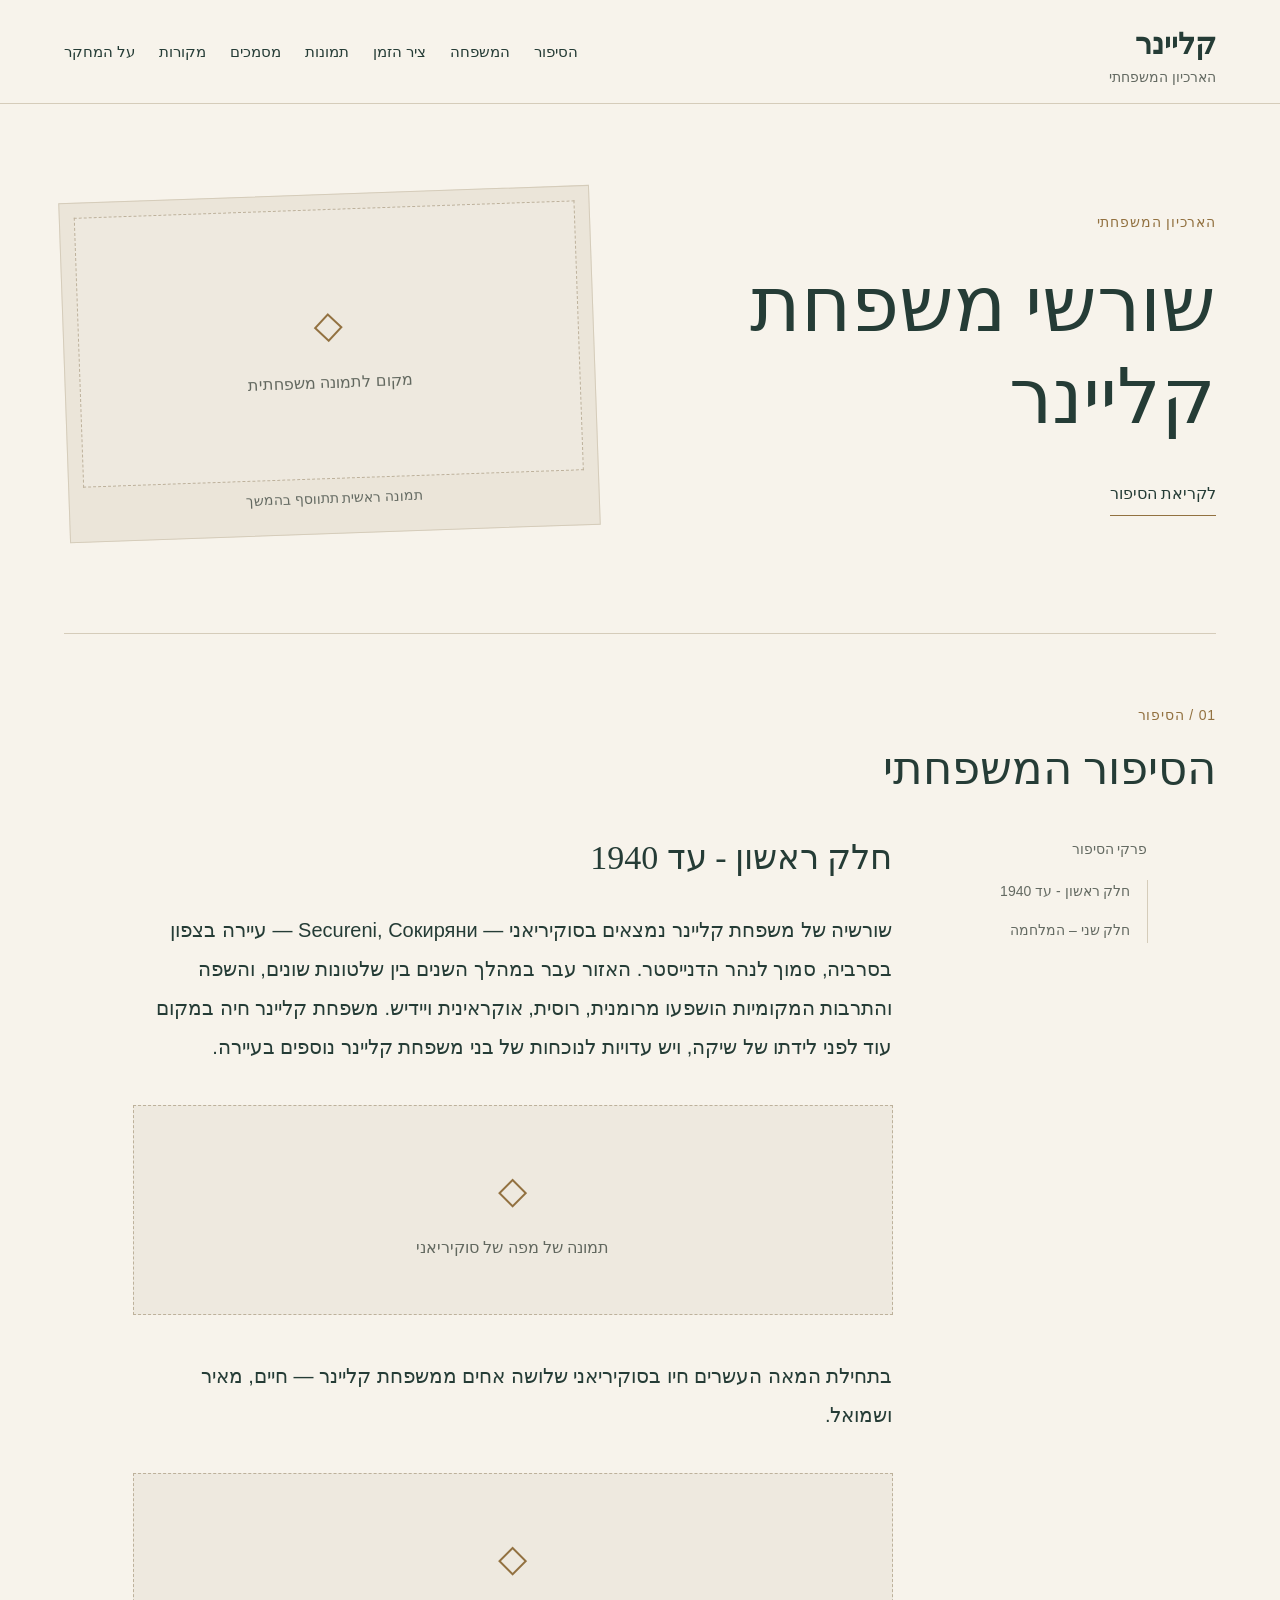
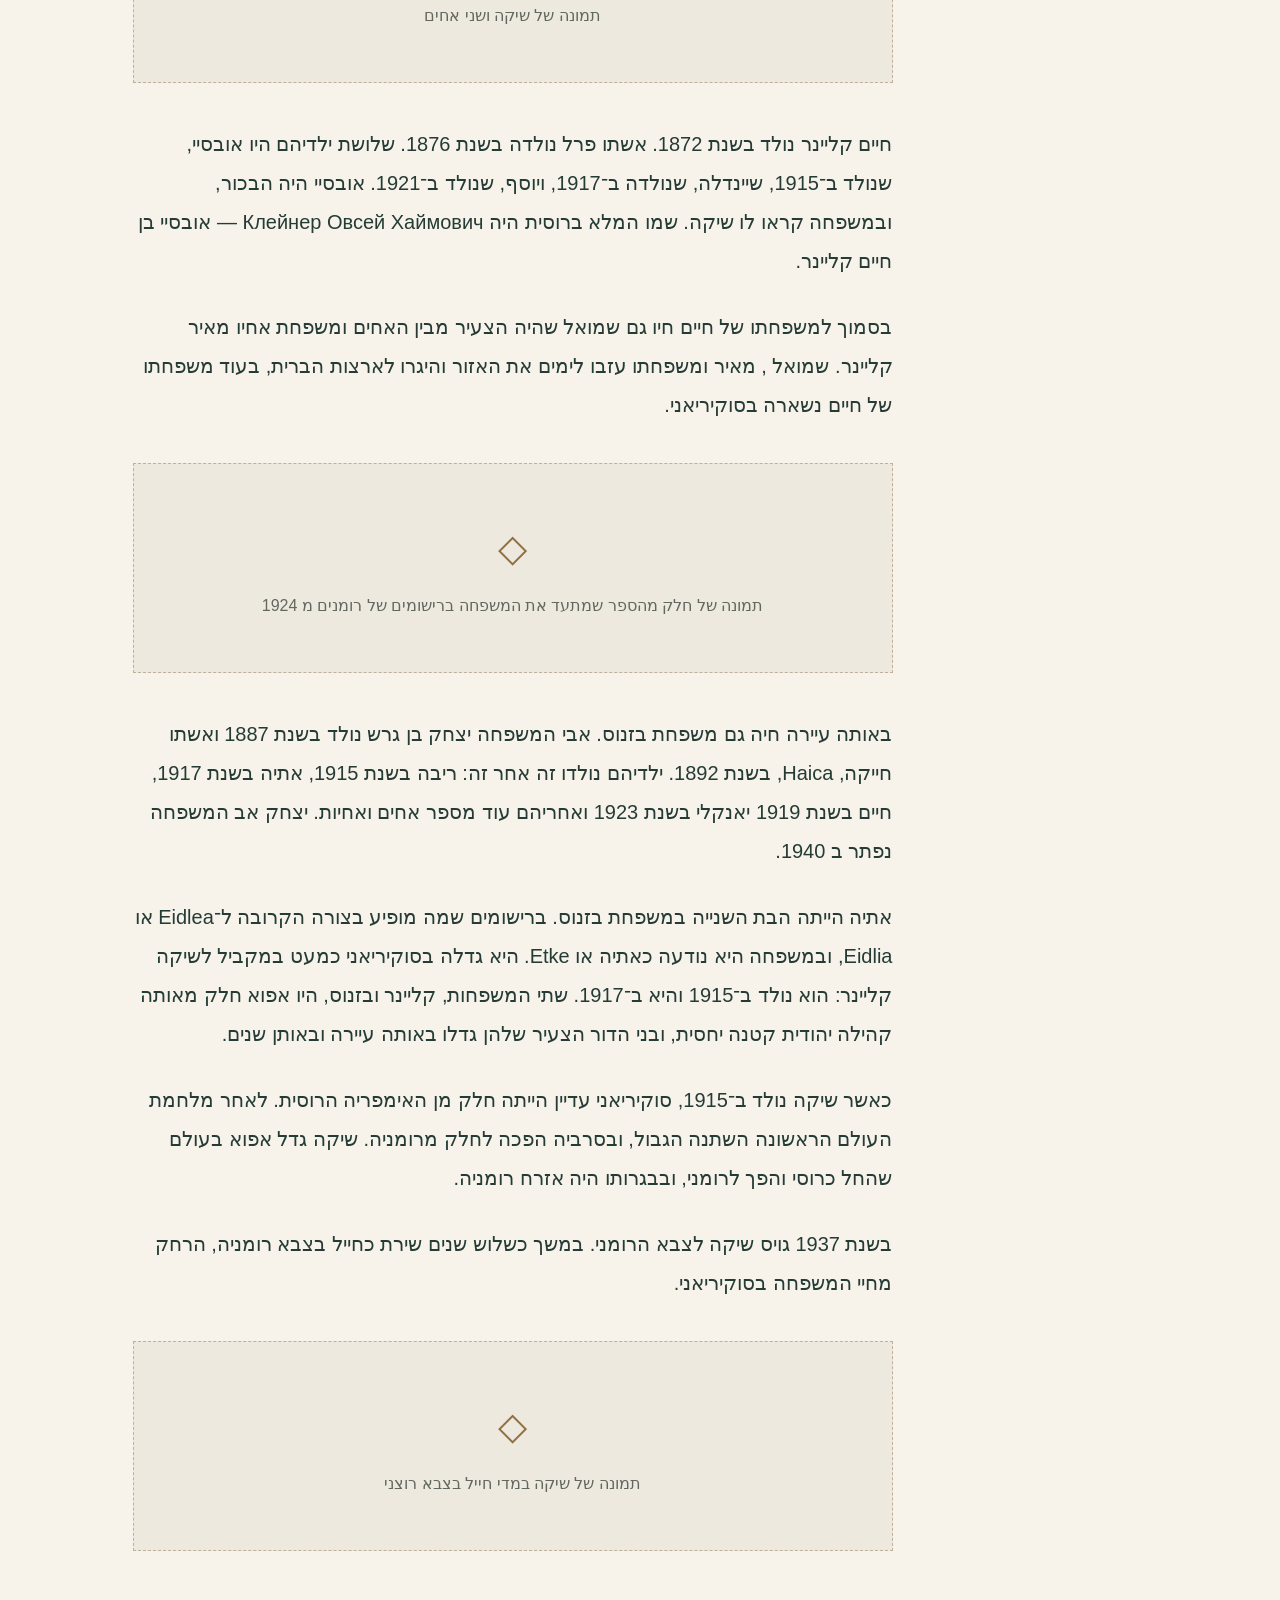
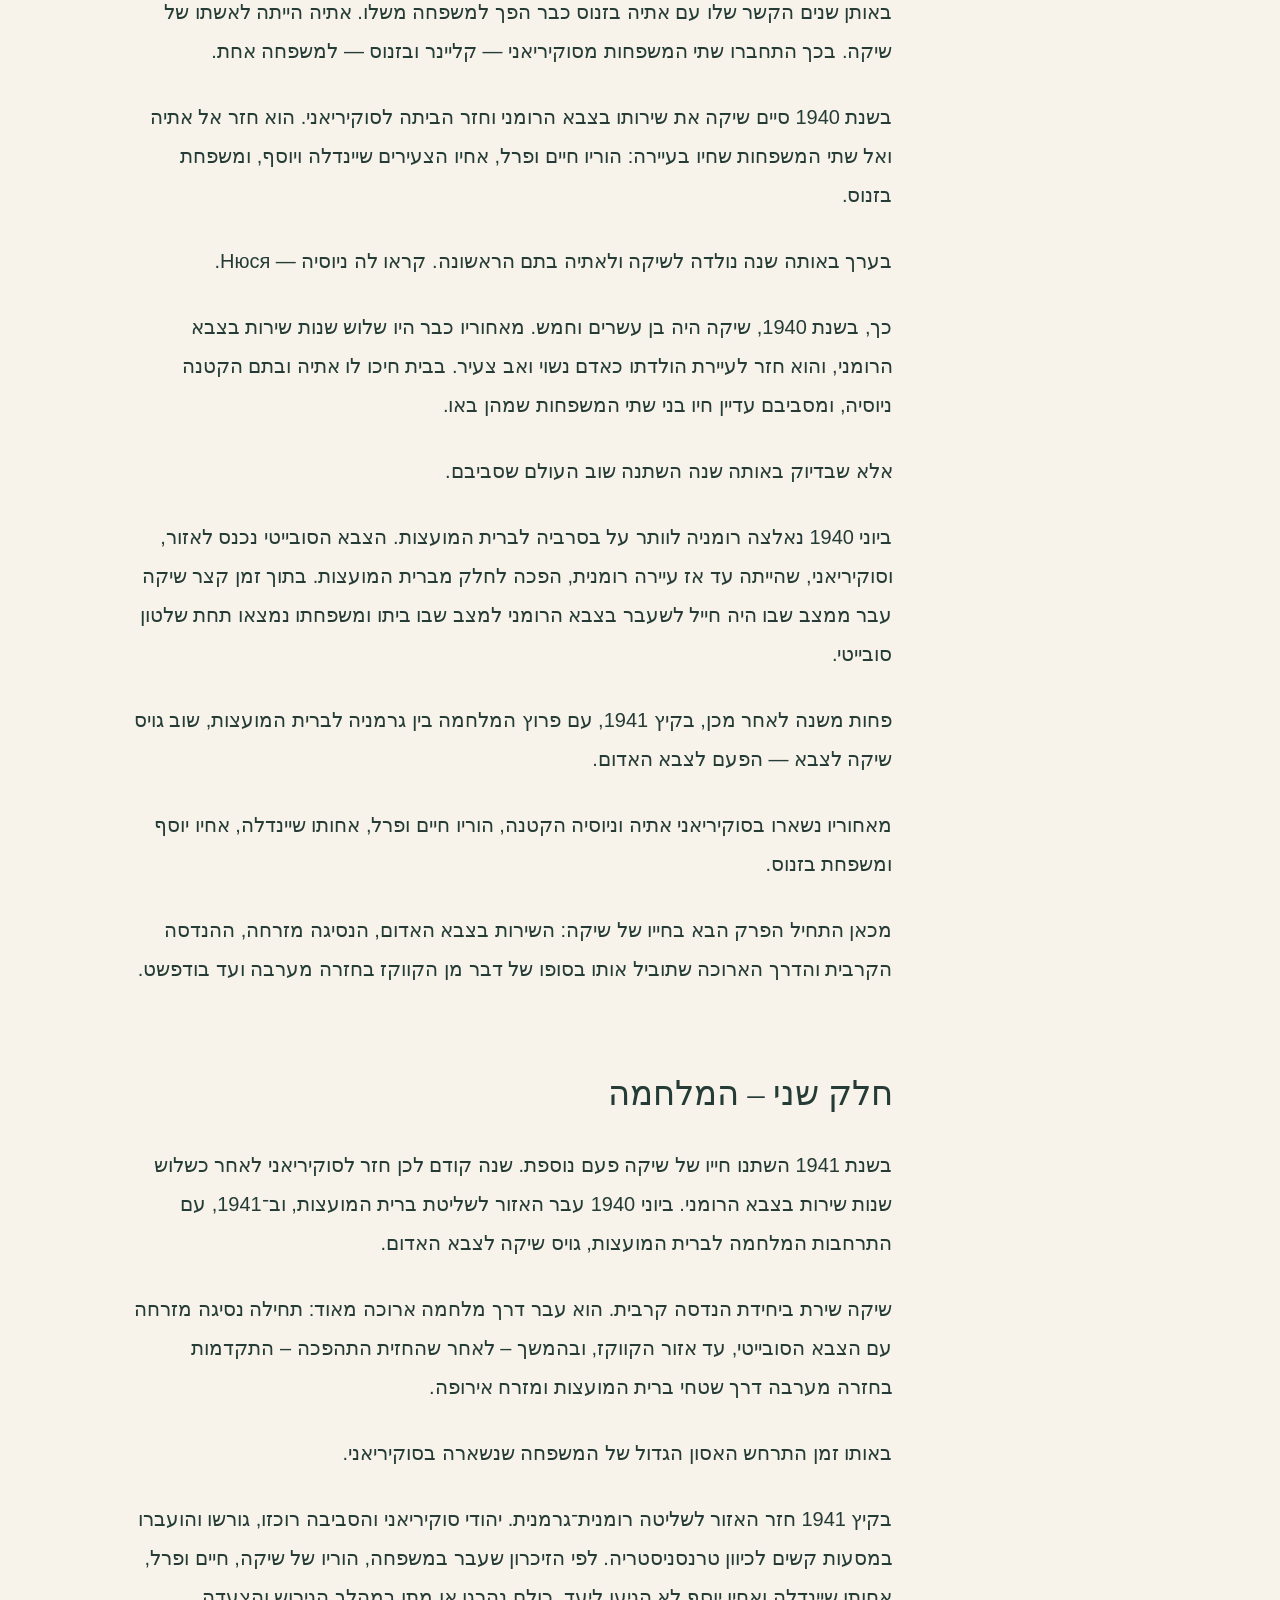
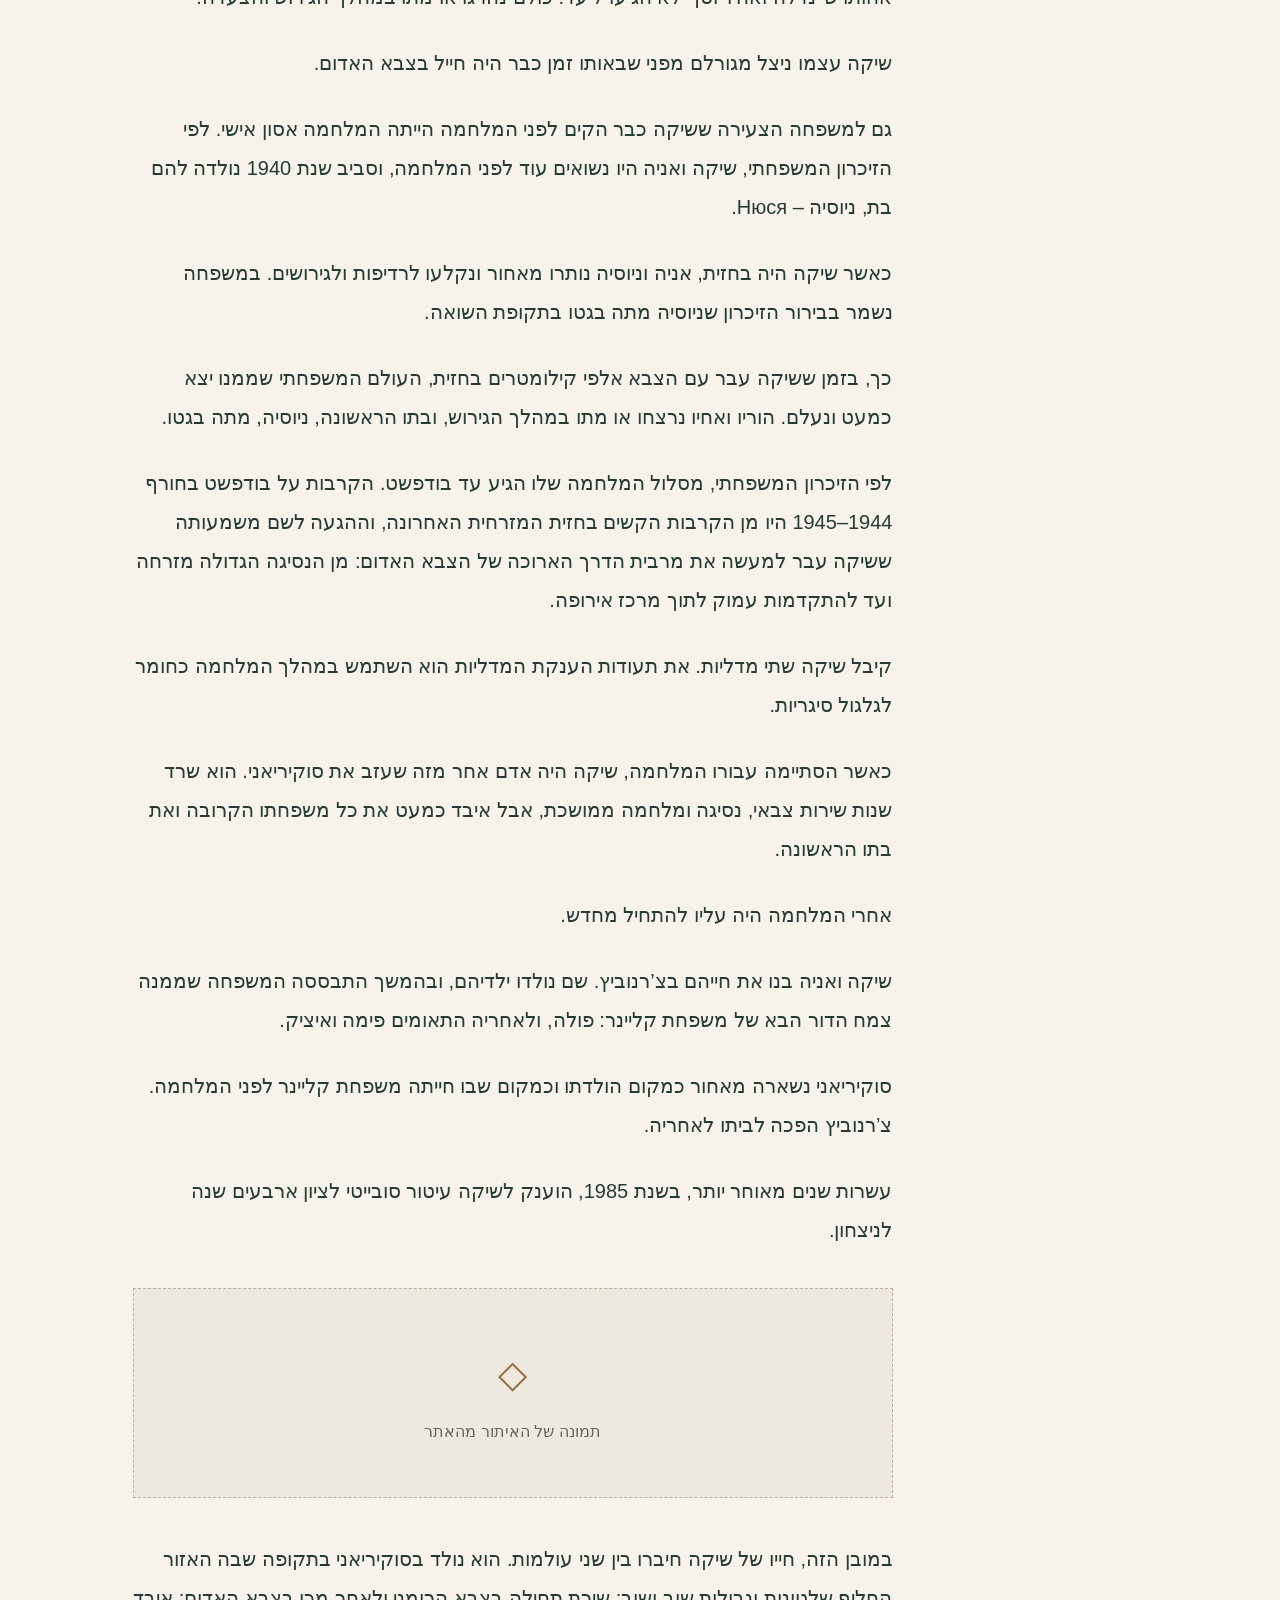
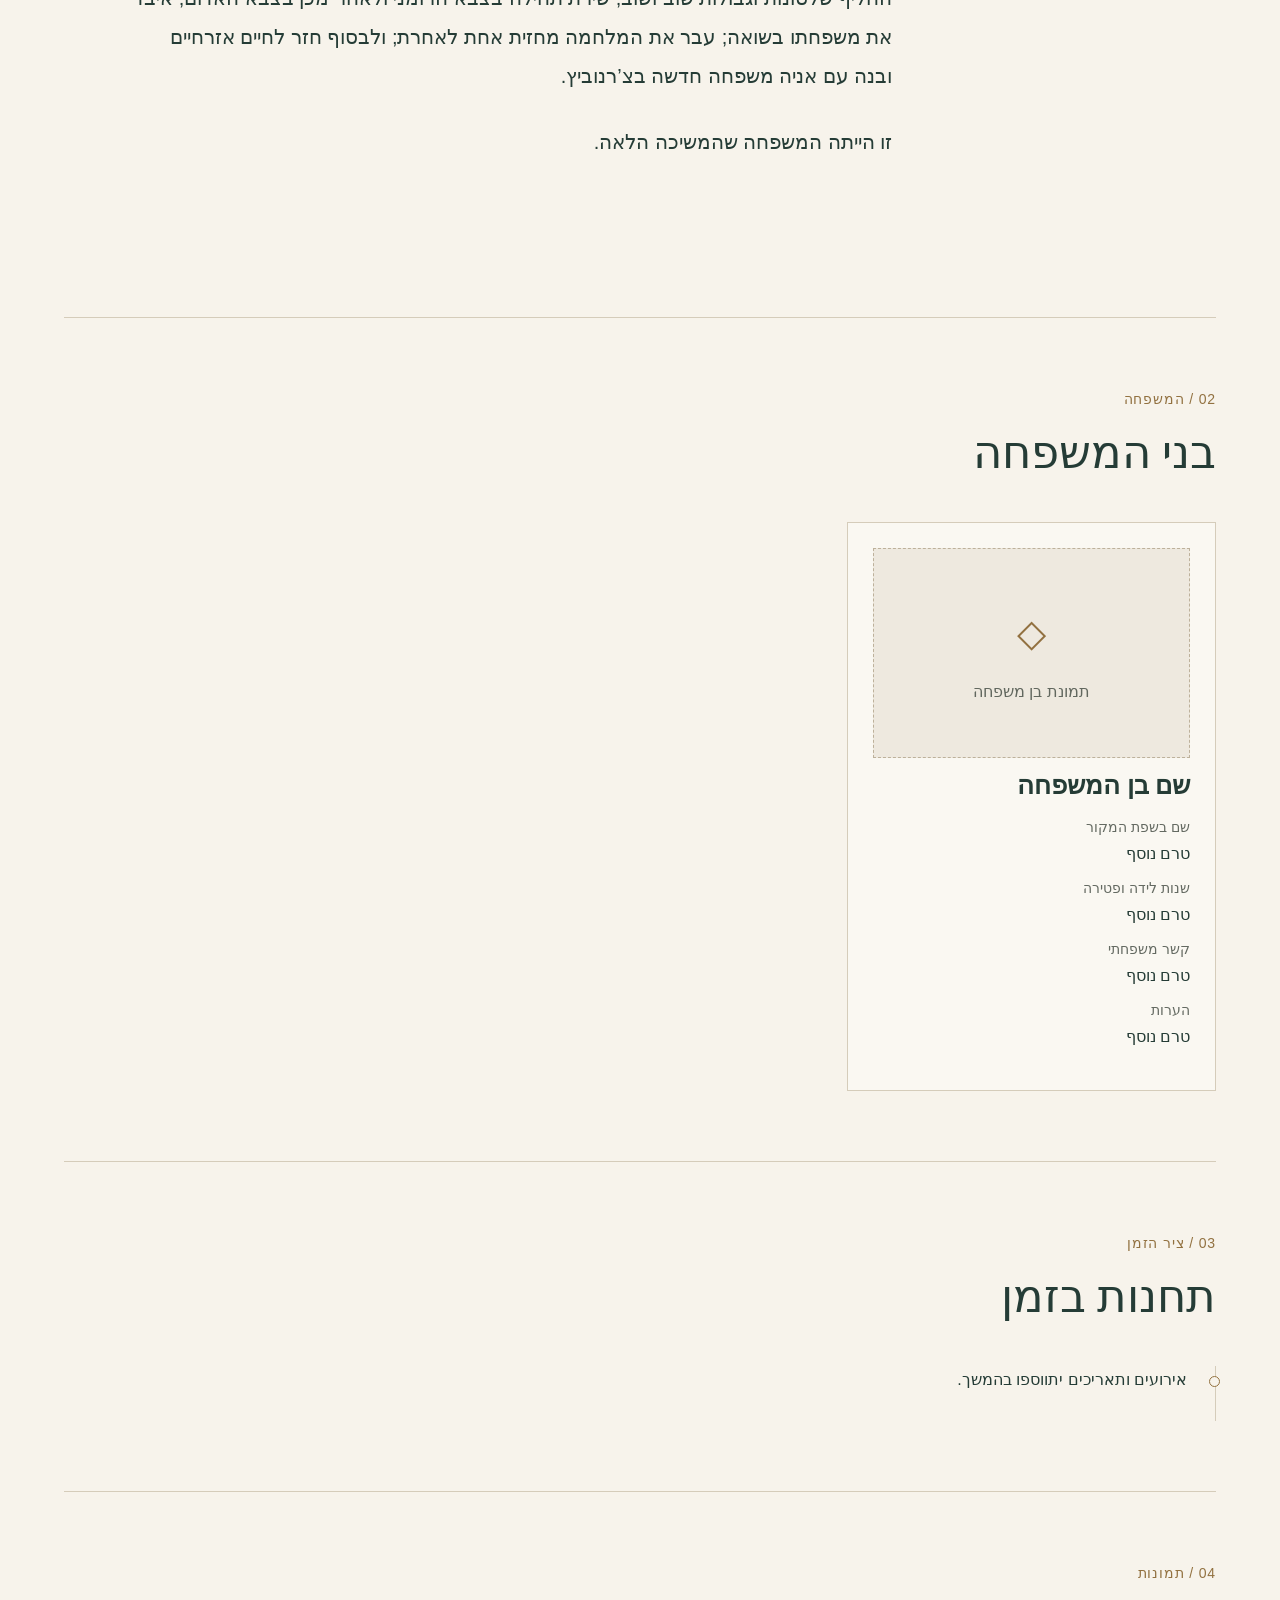
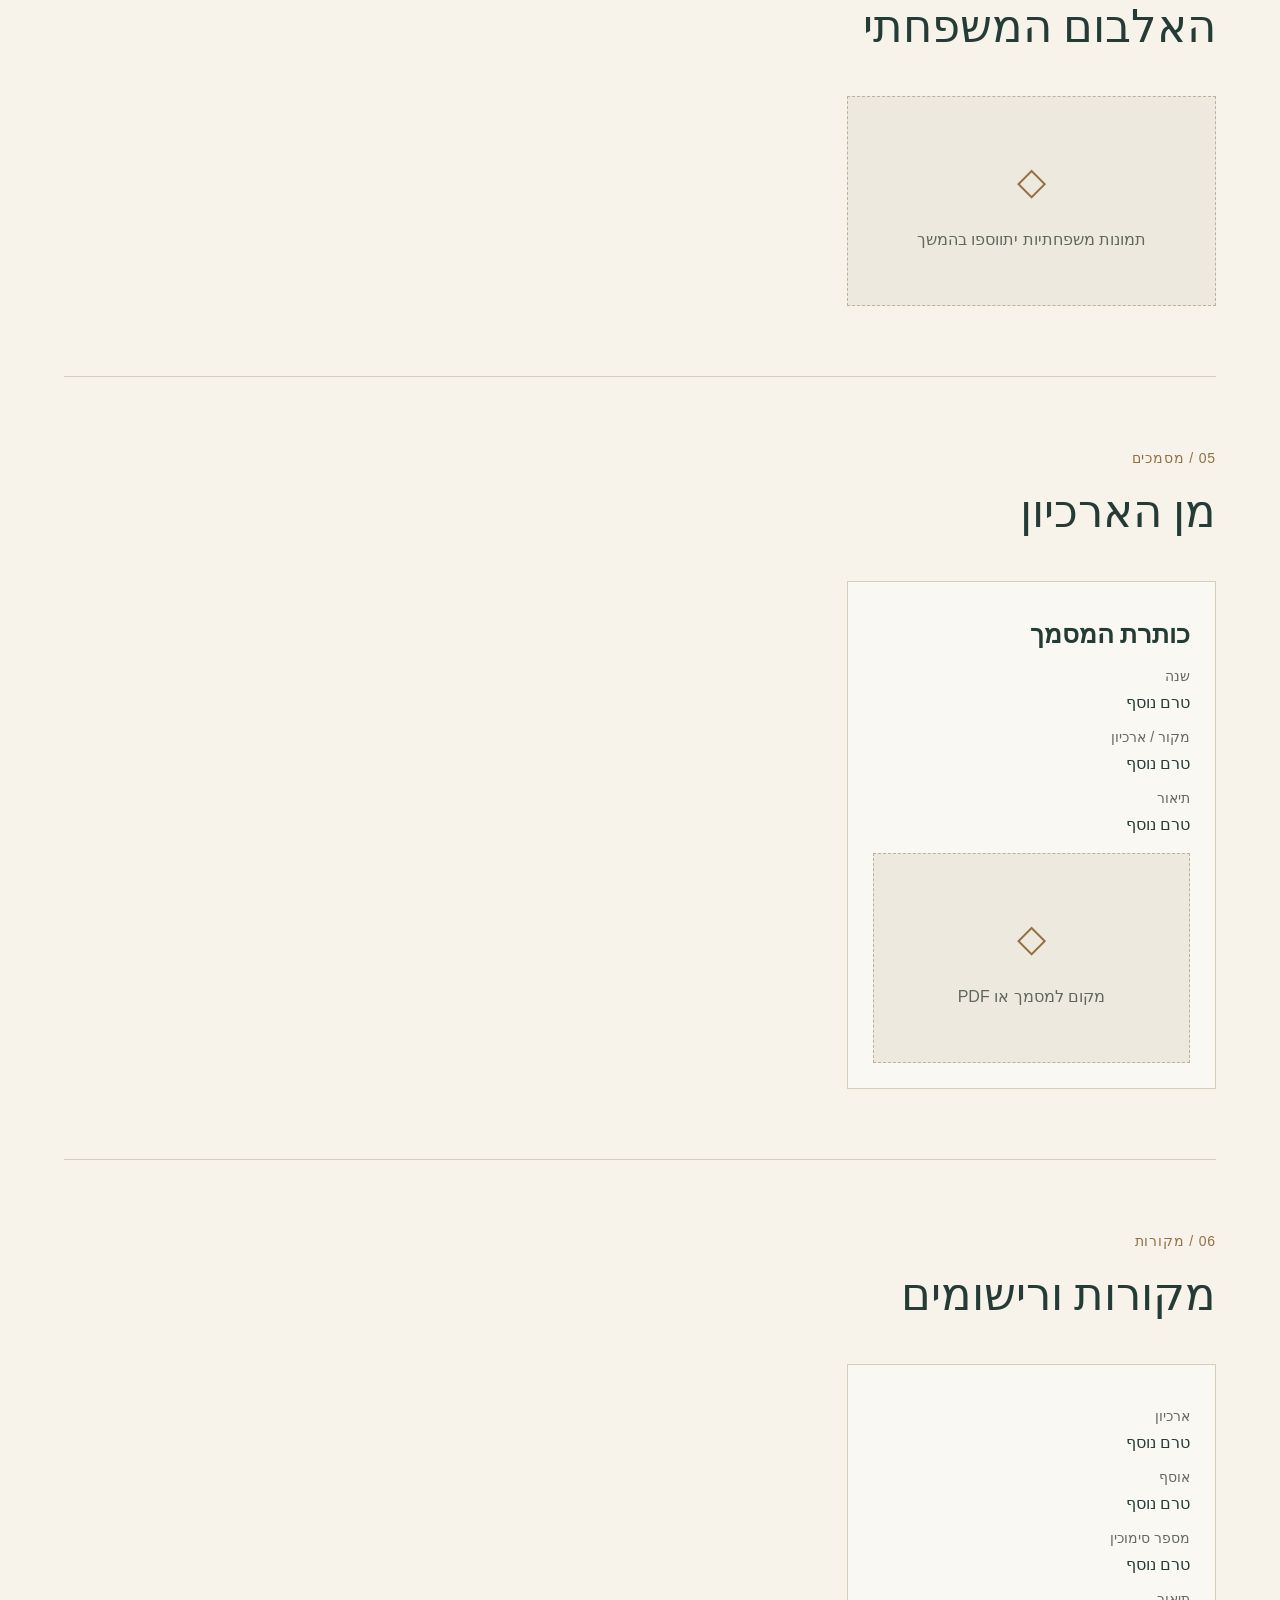
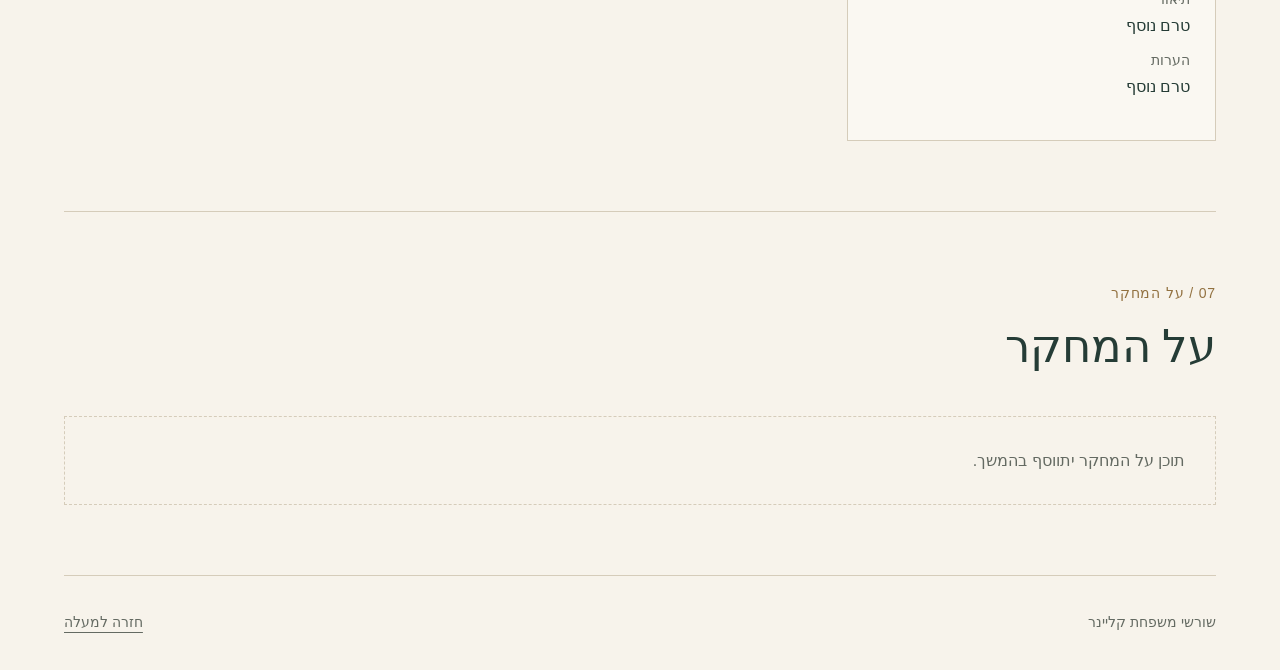
==== index.html @ 05ac750a "klainer story v1" ====
<!doctype html>
<html lang="he" dir="rtl">
<head><meta charset="utf-8"><meta name="viewport" content="width=device-width, initial-scale=1"><title>שורשי משפחת קליינר</title><meta name="theme-color" content="#243e38"><link rel="stylesheet" href="styles.css"><script defer src="script.js"></script></head>
<body>
<a class="skip" href="#story">מעבר לסיפור</a>
<header><a class="brand" href="#home">קליינר <span>הארכיון המשפחתי</span></a><button class="menu-toggle" aria-expanded="false" aria-controls="navigation">תפריט</button><nav id="navigation" aria-label="ניווט ראשי"><a href="#story">הסיפור</a><a href="#family">המשפחה</a><a href="#timeline">ציר הזמן</a><a href="#photos">תמונות</a><a href="#documents">מסמכים</a><a href="#sources">מקורות</a><a href="#research">על המחקר</a></nav></header>
<main>
<section class="hero" id="home"><div class="hero-copy"><span class="eyebrow">הארכיון המשפחתי</span><h1>שורשי משפחת<br>קליינר</h1><a class="read-link" href="#story">לקריאת הסיפור</a></div><figure class="hero-frame" id="hero-image"><div class="image-placeholder"><span class="frame-symbol" aria-hidden="true">◇</span><span>מקום לתמונה משפחתית</span></div><figcaption>תמונה ראשית תתווסף בהמשך</figcaption></figure></section>
<section id="story" class="story-section"><div class="section-heading"><span class="eyebrow">01 / הסיפור</span><h2>הסיפור המשפחתי</h2></div><div class="story-layout"><aside><span>פרקי הסיפור</span><nav id="chapter-nav" aria-label="פרקי הסיפור"></nav></aside><div id="chapters" aria-busy="true"><p class="status" role="status">טוען את הסיפור…</p></div></div><noscript>יש להפעיל JavaScript כדי לקרוא את הפרקים.</noscript></section>
<section class="archive-section" id="family"><div class="section-heading"><span class="eyebrow">02 / המשפחה</span><h2>בני המשפחה</h2></div><div id="family-items" class="cards"></div></section>
<section class="archive-section" id="timeline"><div class="section-heading"><span class="eyebrow">03 / ציר הזמן</span><h2>תחנות בזמן</h2></div><ol id="timeline-items" class="timeline"></ol></section>
<section class="archive-section" id="photos"><div class="section-heading"><span class="eyebrow">04 / תמונות</span><h2>האלבום המשפחתי</h2></div><div id="photo-items" class="gallery"></div></section>
<section class="archive-section" id="documents"><div class="section-heading"><span class="eyebrow">05 / מסמכים</span><h2>מן הארכיון</h2></div><div id="document-items" class="cards"></div></section>
<section class="archive-section" id="sources"><div class="section-heading"><span class="eyebrow">06 / מקורות</span><h2>מקורות ורישומים</h2></div><div id="source-items" class="cards"></div></section>
<section class="archive-section" id="research"><div class="section-heading"><span class="eyebrow">07 / על המחקר</span><h2>על המחקר</h2></div><div id="research-text" class="empty">תוכן על המחקר יתווסף בהמשך.</div></section>
</main><footer>שורשי משפחת קליינר <a href="#home">חזרה למעלה</a></footer>
<dialog id="lightbox" aria-label="תצוגת תמונה מוגדלת"><button class="close-lightbox" aria-label="סגירת התמונה">סגירה ×</button><figure><img alt=""><figcaption></figcaption></figure></dialog>
</body></html>
---- styles.css ----
:root{--paper:#f7f3eb;--ink:#253c36;--muted:#646a62;--line:#d5ccba;--gold:#927140}*{box-sizing:border-box}html{scroll-behavior:smooth;scroll-padding-top:105px}body{margin:0;background:var(--paper);color:var(--ink);font-family:Arial,"Noto Sans Hebrew",sans-serif;font-size:16px;line-height:1.7}a{color:inherit;text-underline-offset:5px}button{font:inherit;cursor:pointer}a,button{touch-action:manipulation}:focus-visible{outline:3px solid var(--gold);outline-offset:5px}header{position:sticky;top:0;z-index:5;background:rgba(247,243,235,.98);border-bottom:1px solid var(--line);padding:18px 5vw;display:flex;align-items:center;justify-content:space-between;gap:24px}.brand{font-family:Georgia,"Times New Roman",serif;font-size:30px;text-decoration:none;font-weight:bold;white-space:nowrap}.brand span{font:14px Arial,sans-serif;display:block;color:var(--muted)}header nav{display:flex;flex-wrap:wrap;gap:24px}header nav a{font-size:15px;text-decoration:none}header nav a:hover{color:var(--gold)}.menu-toggle{display:none;border:1px solid var(--line);padding:7px 15px;background:transparent}.skip{position:fixed;top:-100px;z-index:20;background:white;padding:12px}.skip:focus{top:0}main{max-width:1340px;margin:auto;padding:0 5vw}.hero{display:grid;grid-template-columns:1fr 1fr;align-items:center;gap:7vw;min-height:530px;padding:65px 0 75px;border-bottom:1px solid var(--line)}.eyebrow{color:var(--gold);font-size:14px;display:block;letter-spacing:.06em}h1,h2,h3{font-family:Georgia,"Times New Roman",serif;line-height:1.2}h1{font-size:clamp(48px,6vw,86px);font-weight:normal;margin:25px 0 36px}h2{font-size:clamp(32px,4vw,45px);font-weight:normal;margin:14px 0 0}.read-link{display:inline-block;padding-bottom:7px;border-bottom:1px solid var(--gold);text-decoration:none}.hero-frame{margin:0;padding:14px;border:1px solid var(--line);transform:rotate(-2deg);background:#ebe5d9}.hero-frame .image-placeholder{min-height:270px}.hero-frame figcaption{text-align:center;font-size:14px;color:var(--muted);padding:8px}.image-placeholder{min-height:210px;display:flex;flex-direction:column;justify-content:center;align-items:center;gap:12px;padding:30px;text-align:center;background:#eee9df;border:1px dashed #bdb19b;color:#62685f;overflow-wrap:anywhere}.frame-symbol{font-size:38px;color:var(--gold)}.section-heading{margin-bottom:42px}.story-section,.archive-section{padding:70px 0;border-bottom:1px solid var(--line);scroll-margin-top:15px}.story-layout{display:grid;grid-template-columns:190px minmax(0,760px);gap:65px;justify-content:center}.story-layout aside{align-self:start;position:sticky;top:135px;font-size:14px;color:var(--muted)}#chapter-nav{display:grid;gap:16px;border-right:1px solid var(--line);padding-right:16px;margin-top:18px}#chapter-nav a{text-decoration:none}.chapter{margin-bottom:85px;scroll-margin-top:125px}.chapter h3{font-size:34px;font-weight:normal;margin:0 0 32px}.chapter p{font-size:20px;line-height:1.95;margin:0 0 27px;white-space:pre-wrap;overflow-wrap:anywhere;unicode-bidi:plaintext}.story-image{margin:38px 0 42px}.story-image figcaption{font-size:14px;color:var(--muted);margin-top:12px;text-align:center;white-space:pre-wrap;overflow-wrap:anywhere}.image-button{display:block;width:100%;border:0;padding:0;background:#eae4d8;min-height:240px}.image-button img{display:block;width:100%;height:420px;object-fit:contain}.cards,.gallery{display:grid;grid-template-columns:repeat(3,minmax(0,1fr));gap:22px}.card{border:1px solid var(--line);padding:25px;background:#faf8f2;min-width:0;overflow-wrap:anywhere}.card h3{font-size:26px;margin:12px 0}.card p{margin:10px 0}.card dl{margin:15px 0}.card dt{color:var(--muted);font-size:14px}.card dd{margin:0 0 10px;white-space:pre-wrap;unicode-bidi:plaintext}.card details{margin:15px 0}.card details p{white-space:pre-wrap}.empty{padding:30px;border:1px dashed var(--line);color:var(--muted)}.gallery figure{margin:0}.gallery .image-button img{height:260px}.timeline{list-style:none;margin:0;padding:0 28px 0 0;border-right:1px solid var(--line)}.timeline li{position:relative;padding:0 0 28px}.timeline li::before{content:"";width:9px;height:9px;border:1px solid var(--gold);background:var(--paper);position:absolute;right:-33px;top:10px;border-radius:50%}.timeline h3{font-size:23px;margin:8px 0}.timeline p{margin:0;white-space:pre-wrap}footer{max-width:1340px;margin:auto;padding:35px 5vw;color:var(--muted);display:flex;justify-content:space-between;gap:20px;font-size:14px}dialog{border:1px solid var(--line);padding:50px 20px 20px;background:var(--paper);max-width:95vw;max-height:94dvh;width:1100px;color:var(--ink)}dialog::backdrop{background:rgba(13,24,21,.9)}dialog figure{margin:0;text-align:center}dialog img{max-width:100%;max-height:72dvh;object-fit:contain}dialog figcaption{overflow-wrap:anywhere}.close-lightbox{position:absolute;top:10px;left:15px;background:transparent;border:1px solid var(--line);padding:4px 14px}body.modal-open{overflow:hidden}@media(max-width:1000px){header{gap:20px}header nav{gap:14px}.story-layout{grid-template-columns:150px minmax(0,1fr);gap:30px}.cards,.gallery{grid-template-columns:repeat(2,minmax(0,1fr))}}@media(max-width:700px){html{scroll-padding-top:90px}header{padding:12px 5vw;flex-wrap:wrap}.brand{font-size:25px}.menu-toggle{display:block}header nav{display:none;width:100%;gap:12px 23px;padding:12px 0}header nav.open{display:flex}.hero{grid-template-columns:1fr;gap:40px;padding:40px 0 50px;min-height:0}h1{margin:18px 0 25px}.hero-frame{margin:0 7px}.hero-frame .image-placeholder{min-height:190px}.story-section,.archive-section{padding:45px 0}.section-heading{margin-bottom:30px}.story-layout{display:block}.story-layout aside{position:static;margin-bottom:35px}#chapter-nav{display:flex;flex-wrap:wrap;gap:18px}.chapter p{font-size:18px;line-height:1.95}.chapter h3{font-size:29px}.chapter{margin-bottom:55px}.image-button img{height:300px}.cards,.gallery{grid-template-columns:1fr}.image-placeholder{min-height:180px}footer{flex-wrap:wrap}}@media(prefers-reduced-motion:reduce){html{scroll-behavior:auto}}@media print{header,.hero,.story-layout aside,footer,.archive-section{display:none}.story-layout{display:block}main{padding:0}.chapter p{font-size:12pt}.story-section{padding:0}.image-placeholder{min-height:80px}}
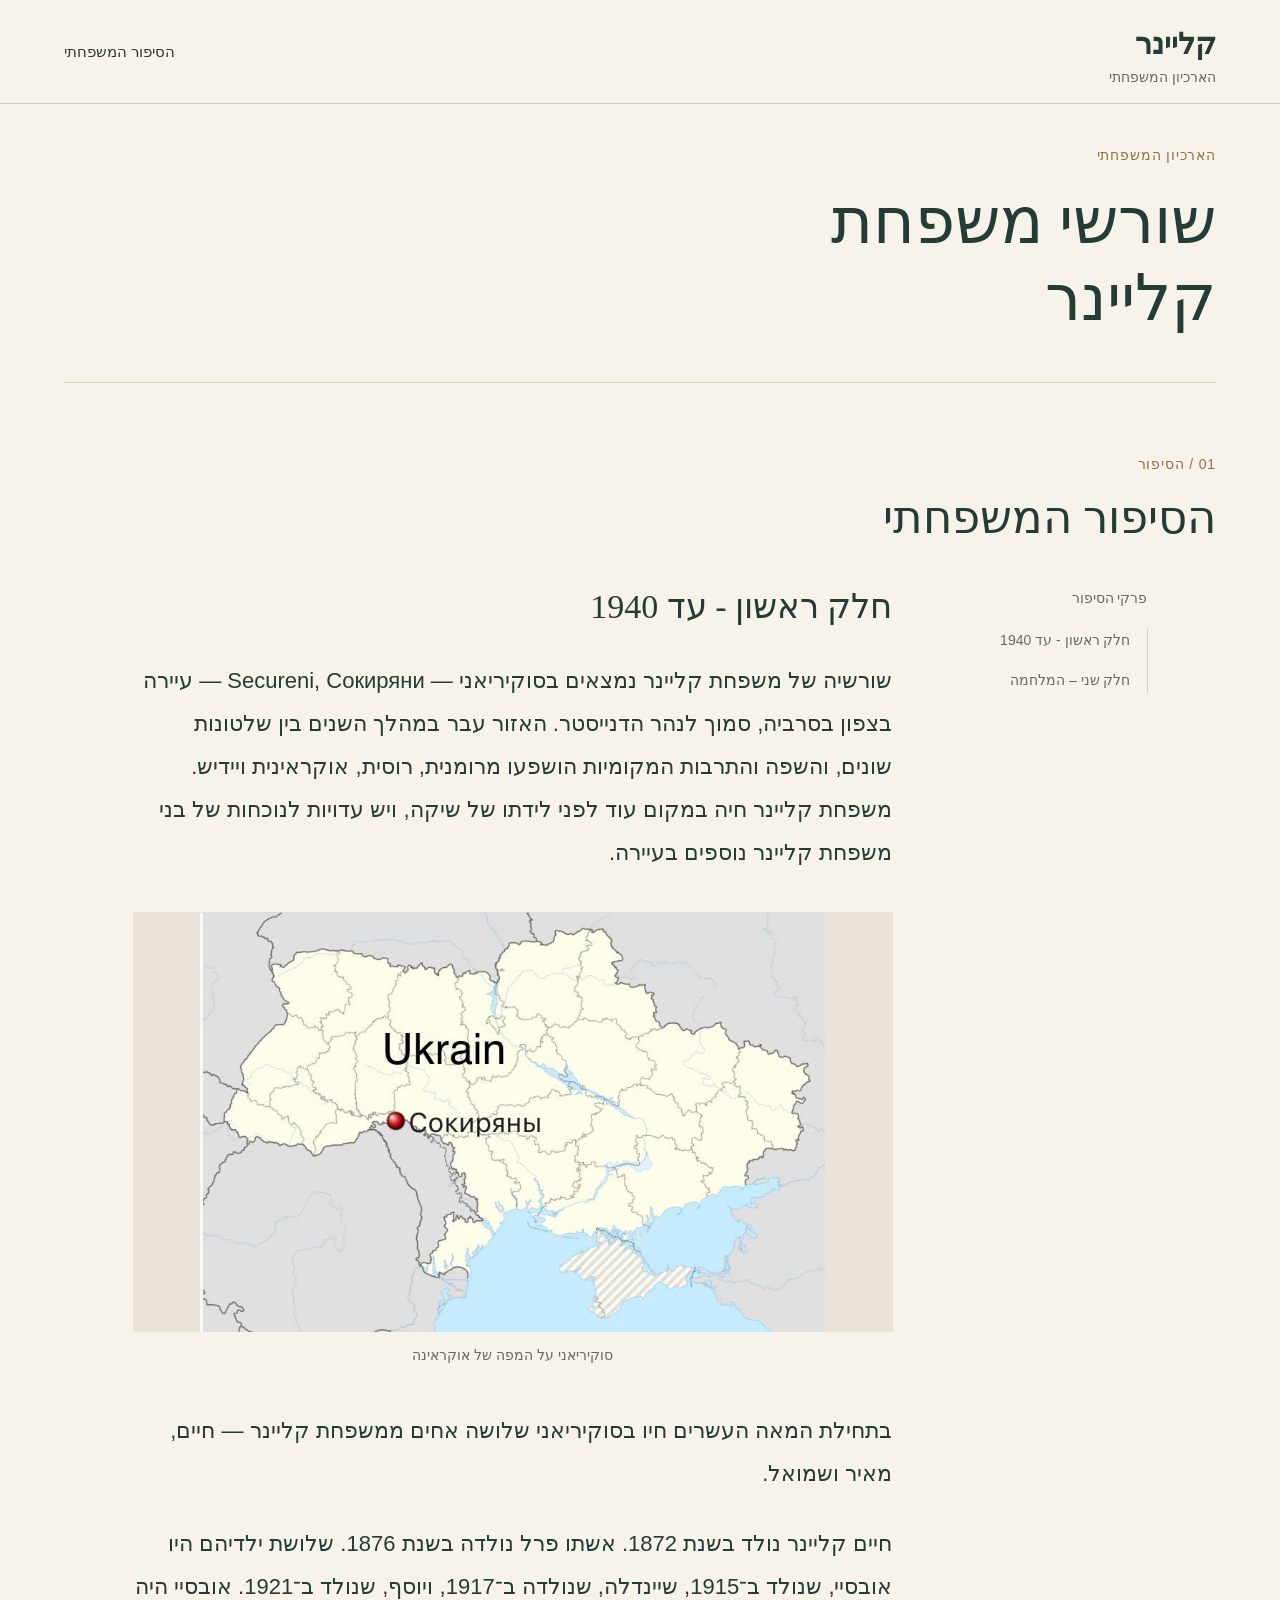
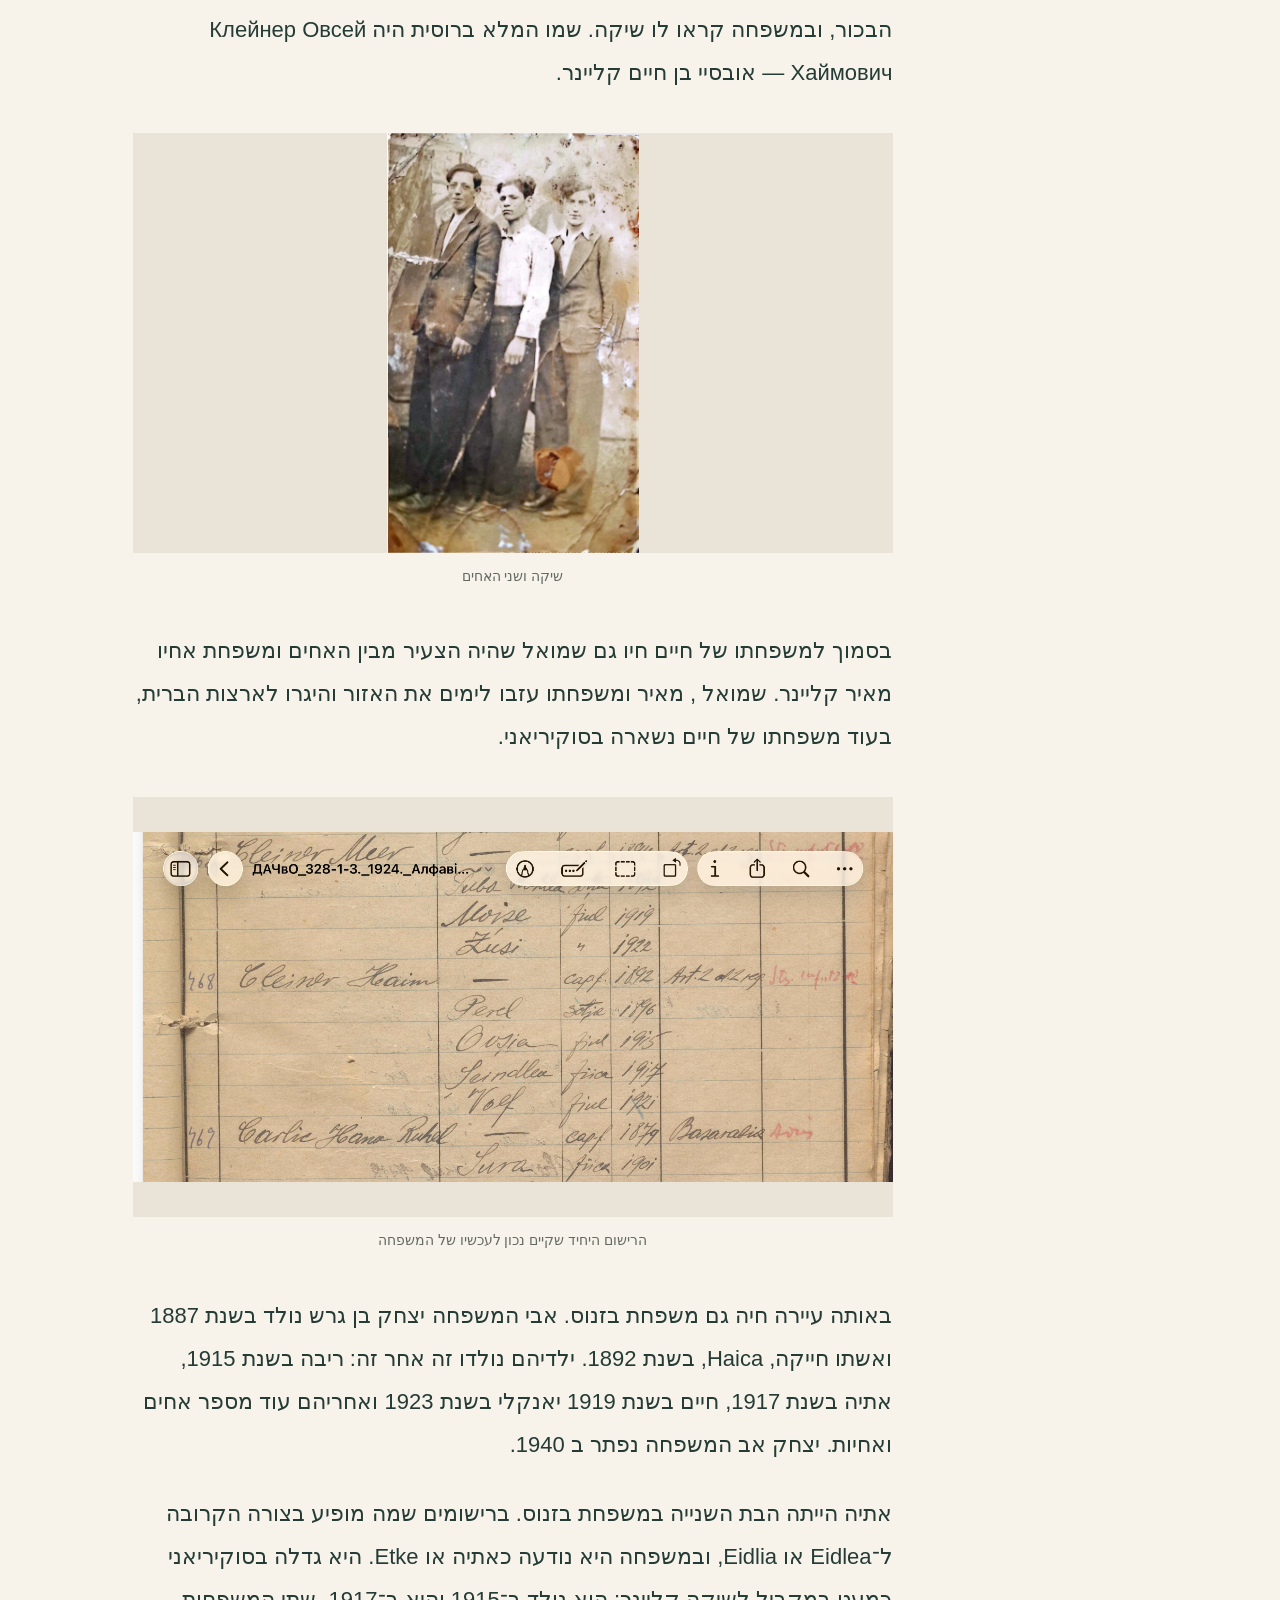
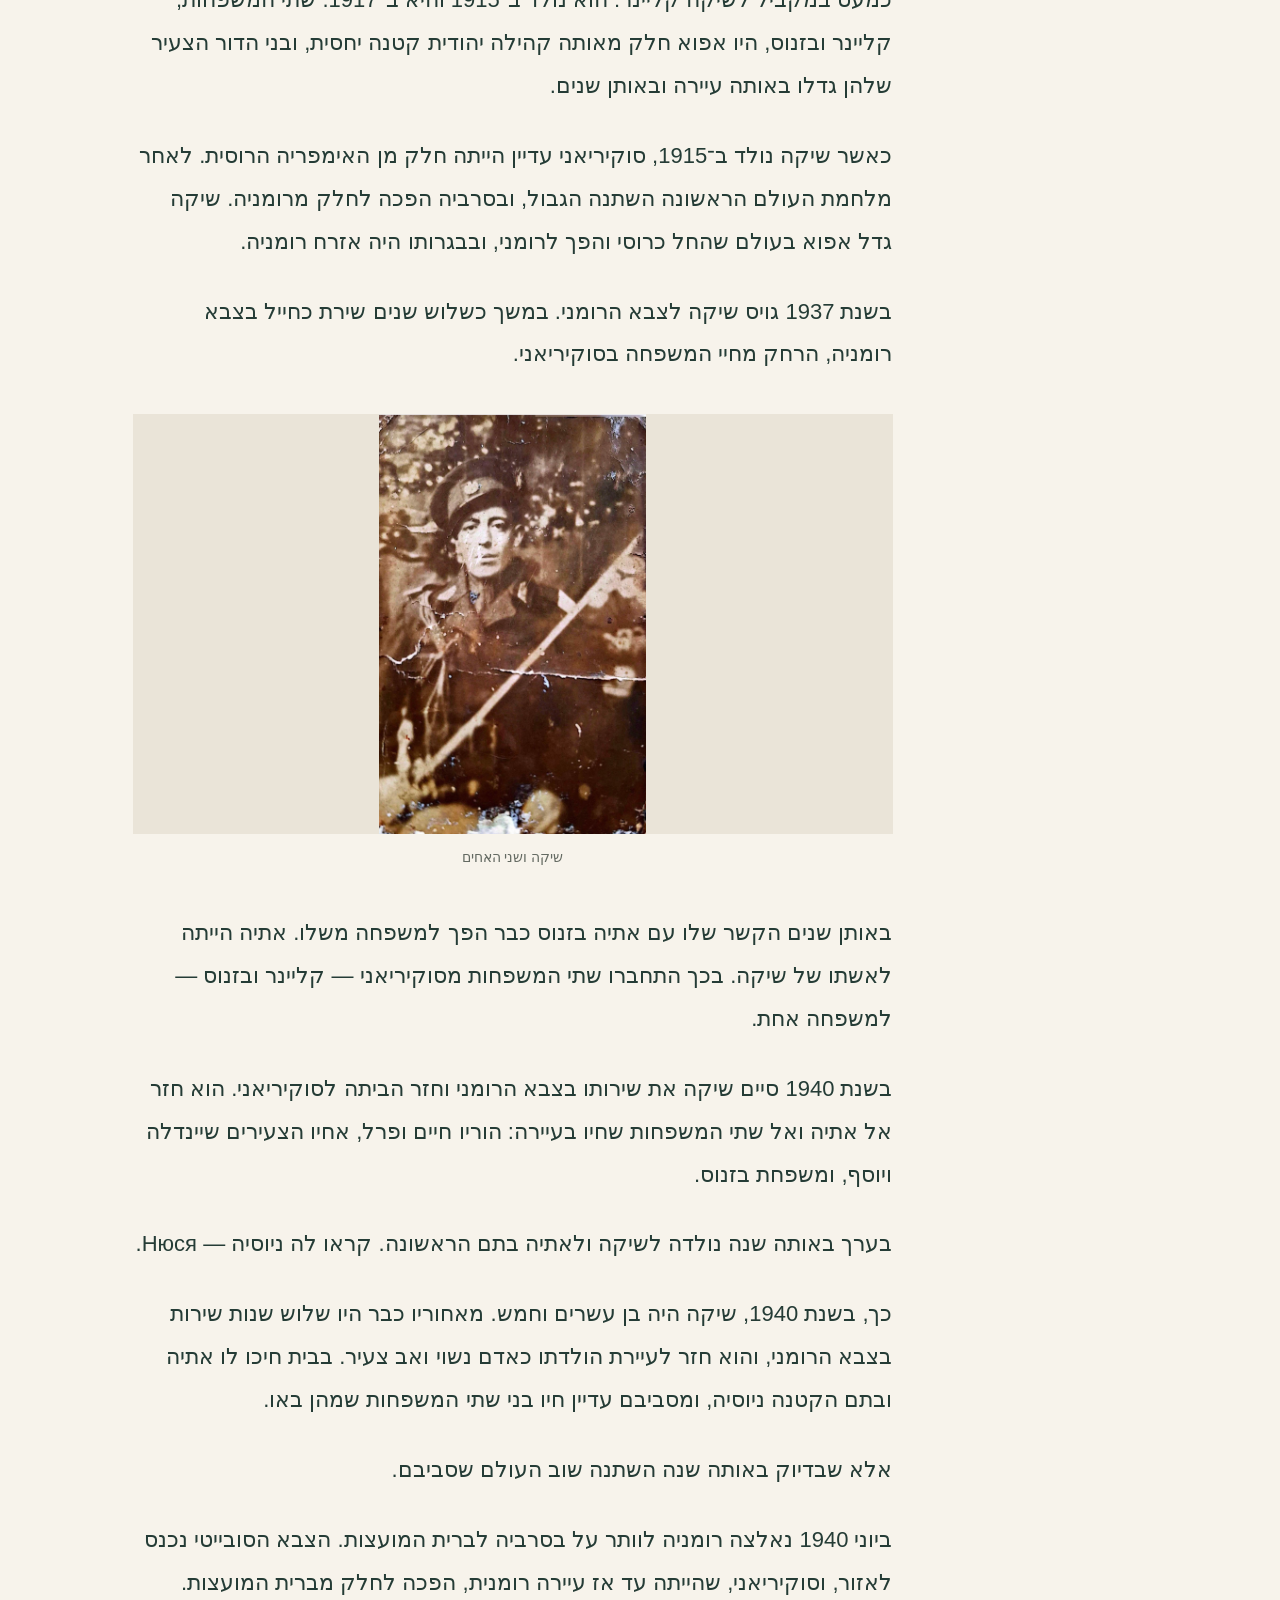
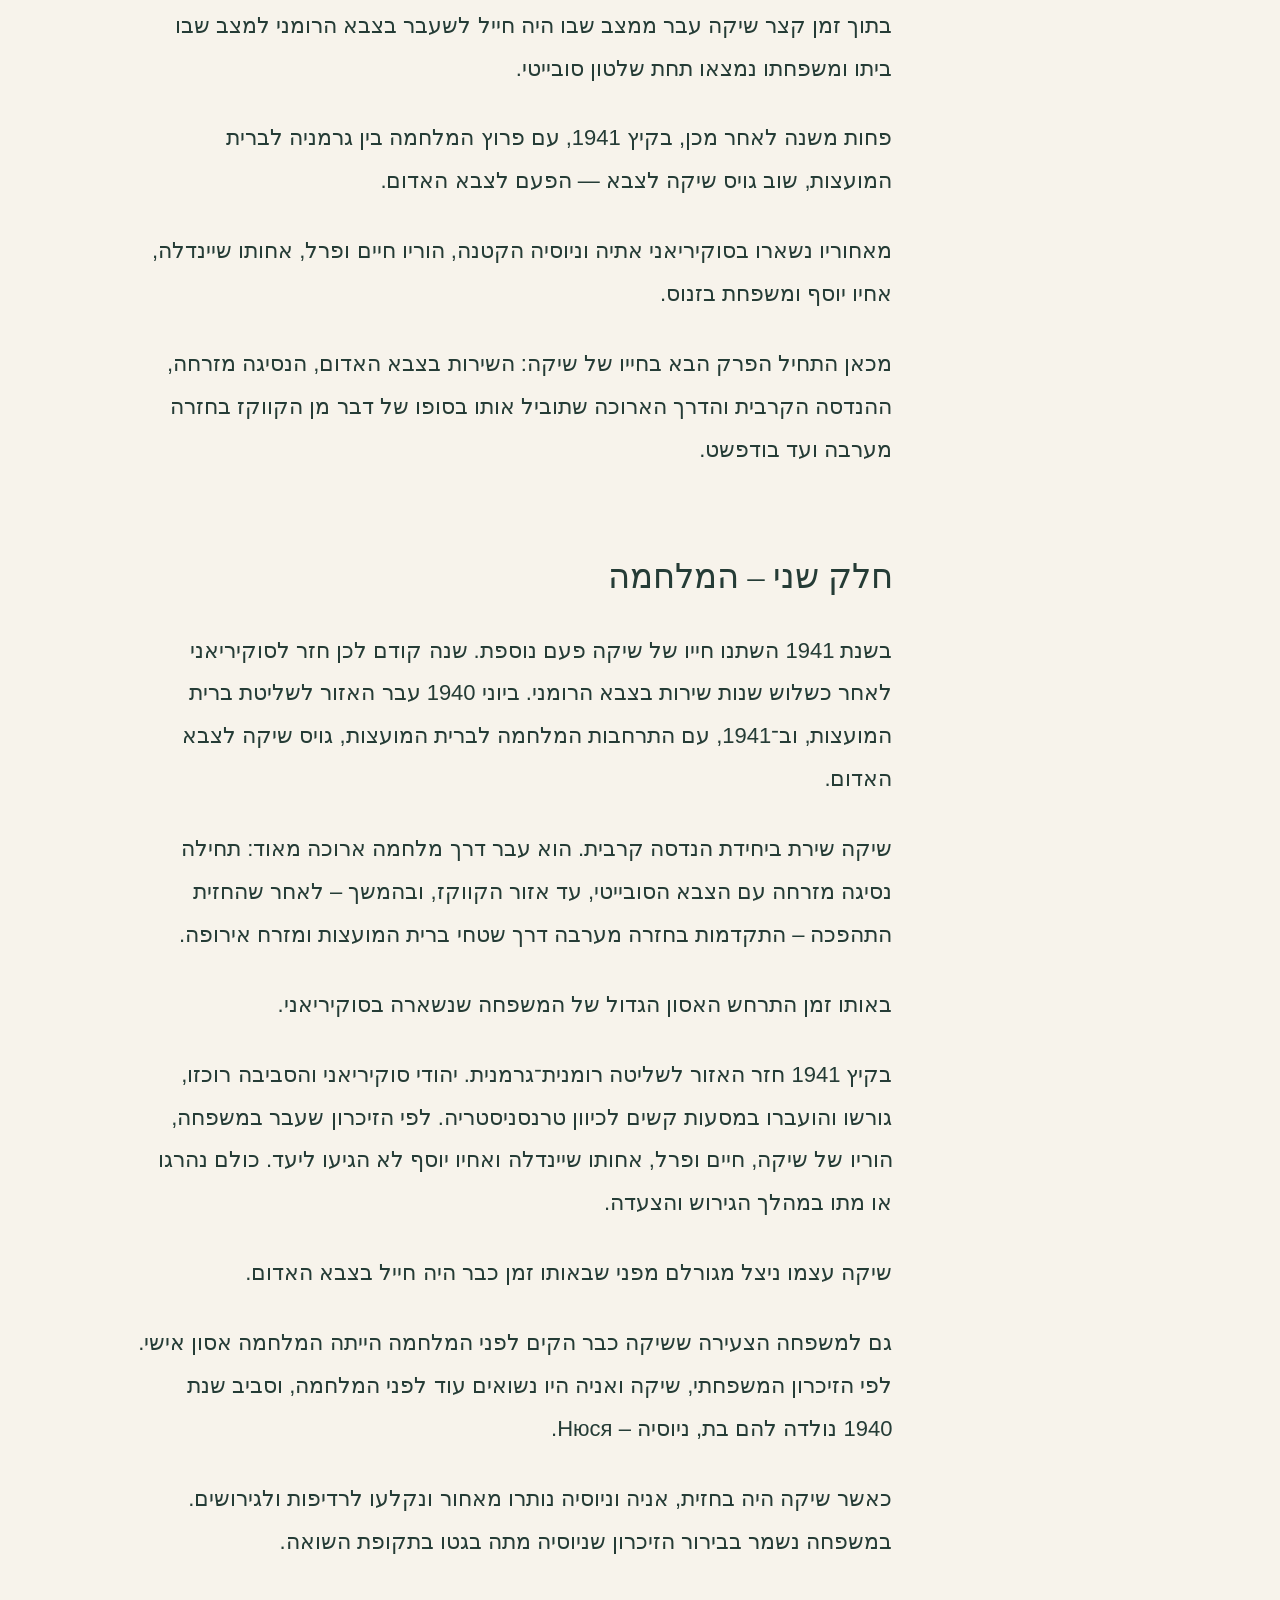
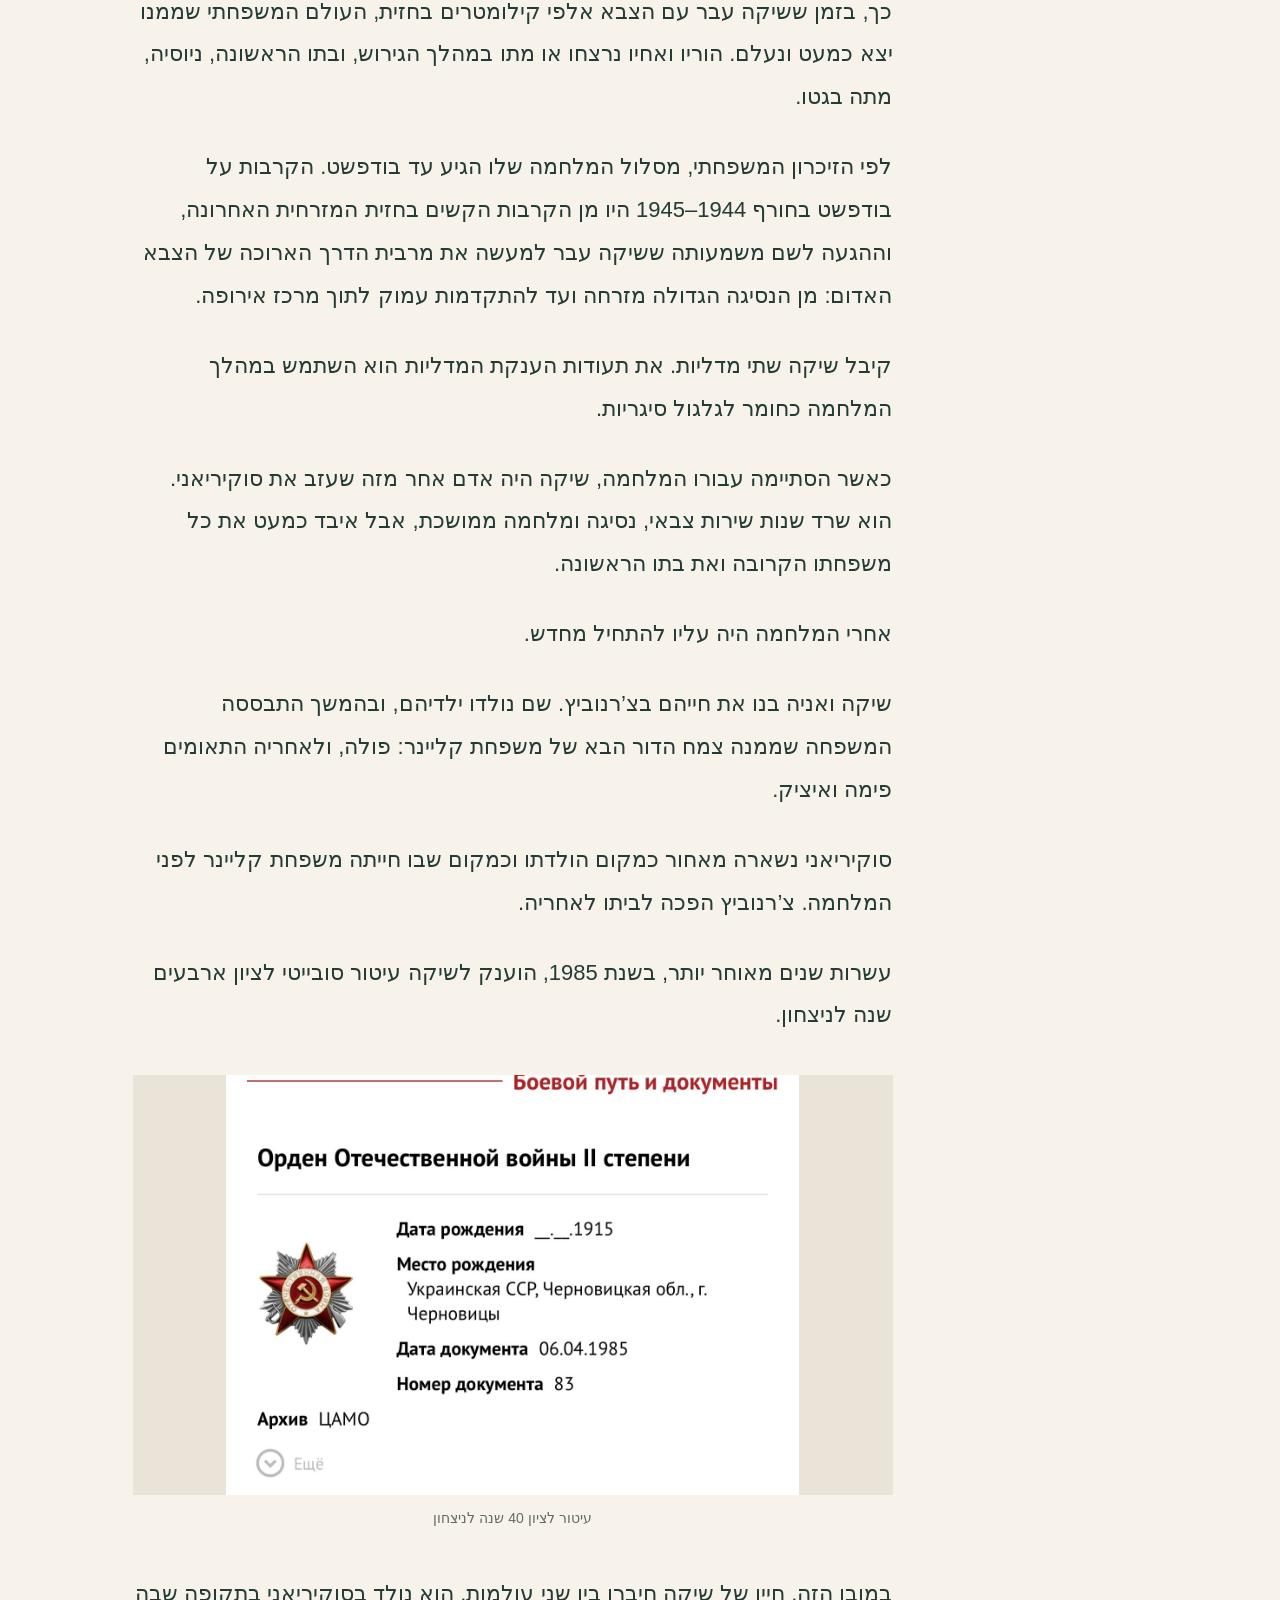
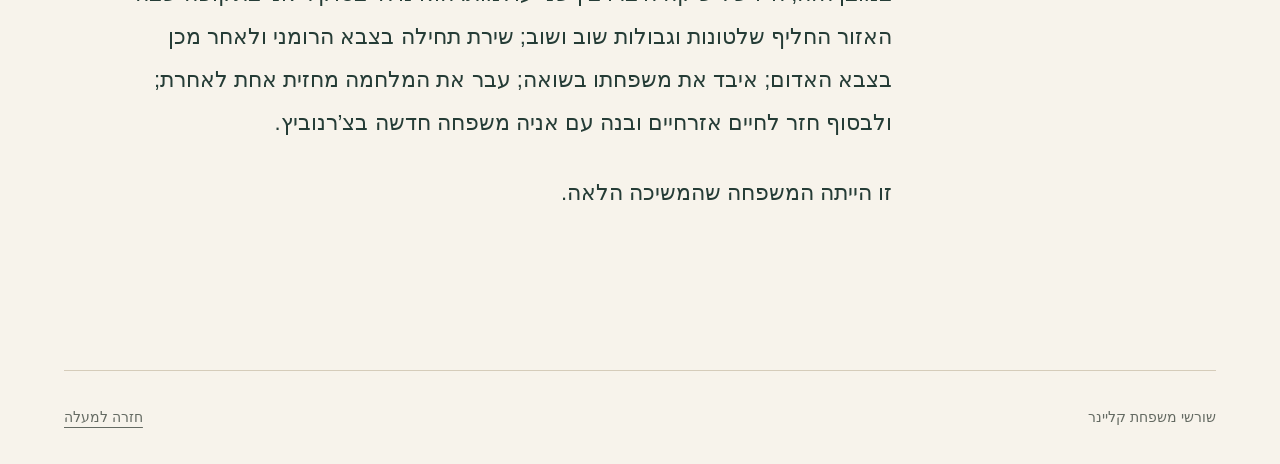
==== commit 9f90a860: "Update index.html" ====
--- a/index.html
+++ b/index.html
@@ -1,18 +1,35 @@
 <!doctype html>
 <html lang="he" dir="rtl">
-<head><meta charset="utf-8"><meta name="viewport" content="width=device-width, initial-scale=1"><title>שורשי משפחת קליינר</title><meta name="theme-color" content="#243e38"><link rel="stylesheet" href="styles.css"><script defer src="script.js"></script></head>
+<head><meta charset="utf-8"><meta name="viewport" content="width=device-width, initial-scale=1"><title>שורשי משפחת קליינר</title><meta name="theme-color" content="#243e38"><link rel="stylesheet" href="styles.css"><script defer src="script.js"></script><style>
+/* התאמות הקריאה נשמרות כאן כדי לעדכן רק את index.html. */
+.chapter p{font-size:1.375rem;line-height:1.95}
+.hero{display:block;min-height:0;padding:40px 0 45px}
+.hero h1{font-size:clamp(42px,5vw,64px);margin:16px 0 0}
+.hero .read-link{display:none}
+.menu-toggle{display:none!important}
+header #navigation{display:flex;width:auto;padding:0}
+[hidden]{display:none!important}
+@media(max-width:700px){
+ .chapter p{font-size:1.3125rem;line-height:1.9}
+ .chapter h3{font-size:2rem}
+ .hero{padding:25px 0 30px}
+ .story-section{padding-top:35px}
+}
+</style></head>
 <body>
 <a class="skip" href="#story">מעבר לסיפור</a>
-<header><a class="brand" href="#home">קליינר <span>הארכיון המשפחתי</span></a><button class="menu-toggle" aria-expanded="false" aria-controls="navigation">תפריט</button><nav id="navigation" aria-label="ניווט ראשי"><a href="#story">הסיפור</a><a href="#family">המשפחה</a><a href="#timeline">ציר הזמן</a><a href="#photos">תמונות</a><a href="#documents">מסמכים</a><a href="#sources">מקורות</a><a href="#research">על המחקר</a></nav></header>
+<header><a class="brand" href="#home">קליינר <span>הארכיון המשפחתי</span></a><button class="menu-toggle" aria-expanded="false" aria-controls="navigation">תפריט</button><nav id="navigation" aria-label="ניווט ראשי"><a href="#story">הסיפור המשפחתי</a></nav></header>
 <main>
-<section class="hero" id="home"><div class="hero-copy"><span class="eyebrow">הארכיון המשפחתי</span><h1>שורשי משפחת<br>קליינר</h1><a class="read-link" href="#story">לקריאת הסיפור</a></div><figure class="hero-frame" id="hero-image"><div class="image-placeholder"><span class="frame-symbol" aria-hidden="true">◇</span><span>מקום לתמונה משפחתית</span></div><figcaption>תמונה ראשית תתווסף בהמשך</figcaption></figure></section>
+<section class="hero" id="home"><div class="hero-copy"><span class="eyebrow">הארכיון המשפחתי</span><h1>שורשי משפחת<br>קליינר</h1><a class="read-link" href="#story">לקריאת הסיפור</a></div></section>
 <section id="story" class="story-section"><div class="section-heading"><span class="eyebrow">01 / הסיפור</span><h2>הסיפור המשפחתי</h2></div><div class="story-layout"><aside><span>פרקי הסיפור</span><nav id="chapter-nav" aria-label="פרקי הסיפור"></nav></aside><div id="chapters" aria-busy="true"><p class="status" role="status">טוען את הסיפור…</p></div></div><noscript>יש להפעיל JavaScript כדי לקרוא את הפרקים.</noscript></section>
-<section class="archive-section" id="family"><div class="section-heading"><span class="eyebrow">02 / המשפחה</span><h2>בני המשפחה</h2></div><div id="family-items" class="cards"></div></section>
-<section class="archive-section" id="timeline"><div class="section-heading"><span class="eyebrow">03 / ציר הזמן</span><h2>תחנות בזמן</h2></div><ol id="timeline-items" class="timeline"></ol></section>
-<section class="archive-section" id="photos"><div class="section-heading"><span class="eyebrow">04 / תמונות</span><h2>האלבום המשפחתי</h2></div><div id="photo-items" class="gallery"></div></section>
-<section class="archive-section" id="documents"><div class="section-heading"><span class="eyebrow">05 / מסמכים</span><h2>מן הארכיון</h2></div><div id="document-items" class="cards"></div></section>
-<section class="archive-section" id="sources"><div class="section-heading"><span class="eyebrow">06 / מקורות</span><h2>מקורות ורישומים</h2></div><div id="source-items" class="cards"></div></section>
-<section class="archive-section" id="research"><div class="section-heading"><span class="eyebrow">07 / על המחקר</span><h2>על המחקר</h2></div><div id="research-text" class="empty">תוכן על המחקר יתווסף בהמשך.</div></section>
+
+
+
+
+
+
+<!-- נקודות החיבור נשמרות מוסתרות לתאימות ל-script.js הקיים. -->
+<div hidden aria-hidden="true"><div id="hero-image"></div><div id="family-items"></div><ol id="timeline-items"></ol><div id="photo-items"></div><div id="document-items"></div><div id="source-items"></div><div id="research-text"></div></div>
 </main><footer>שורשי משפחת קליינר <a href="#home">חזרה למעלה</a></footer>
 <dialog id="lightbox" aria-label="תצוגת תמונה מוגדלת"><button class="close-lightbox" aria-label="סגירת התמונה">סגירה ×</button><figure><img alt=""><figcaption></figcaption></figure></dialog>
 </body></html>
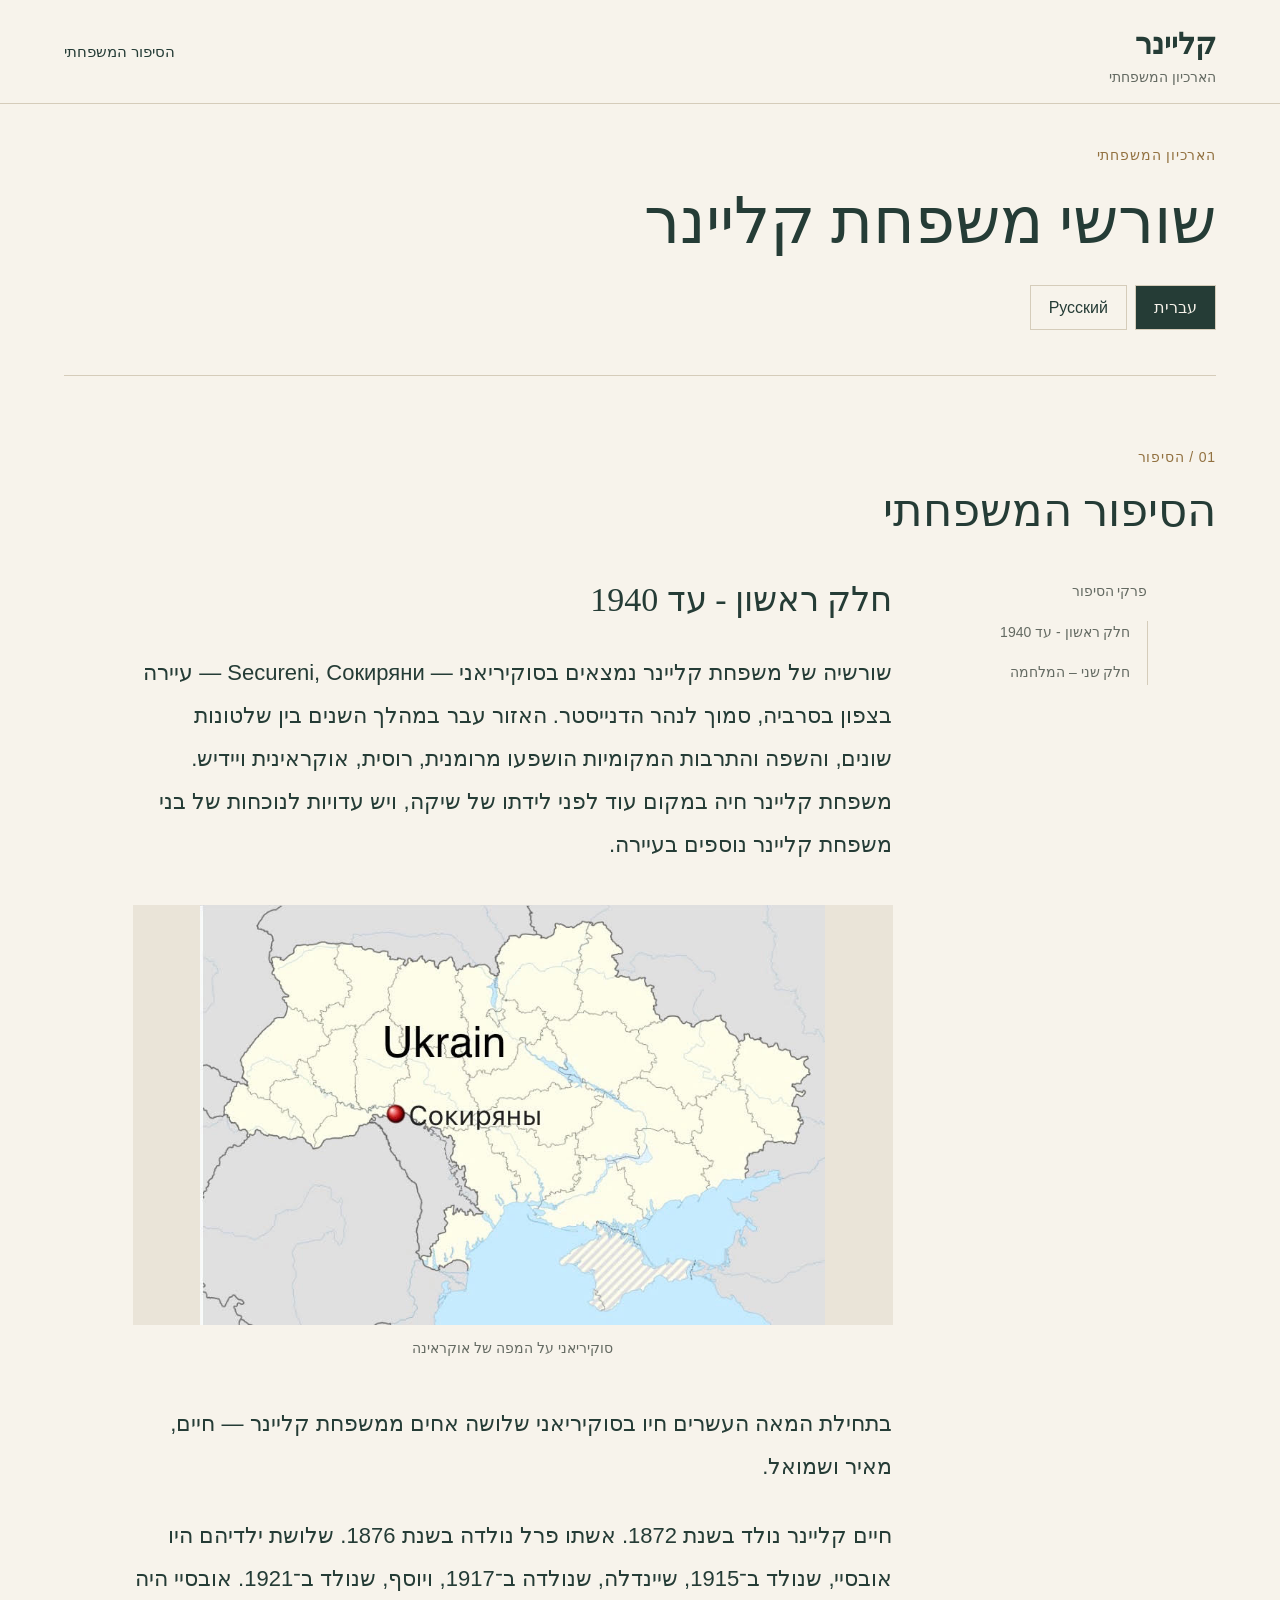
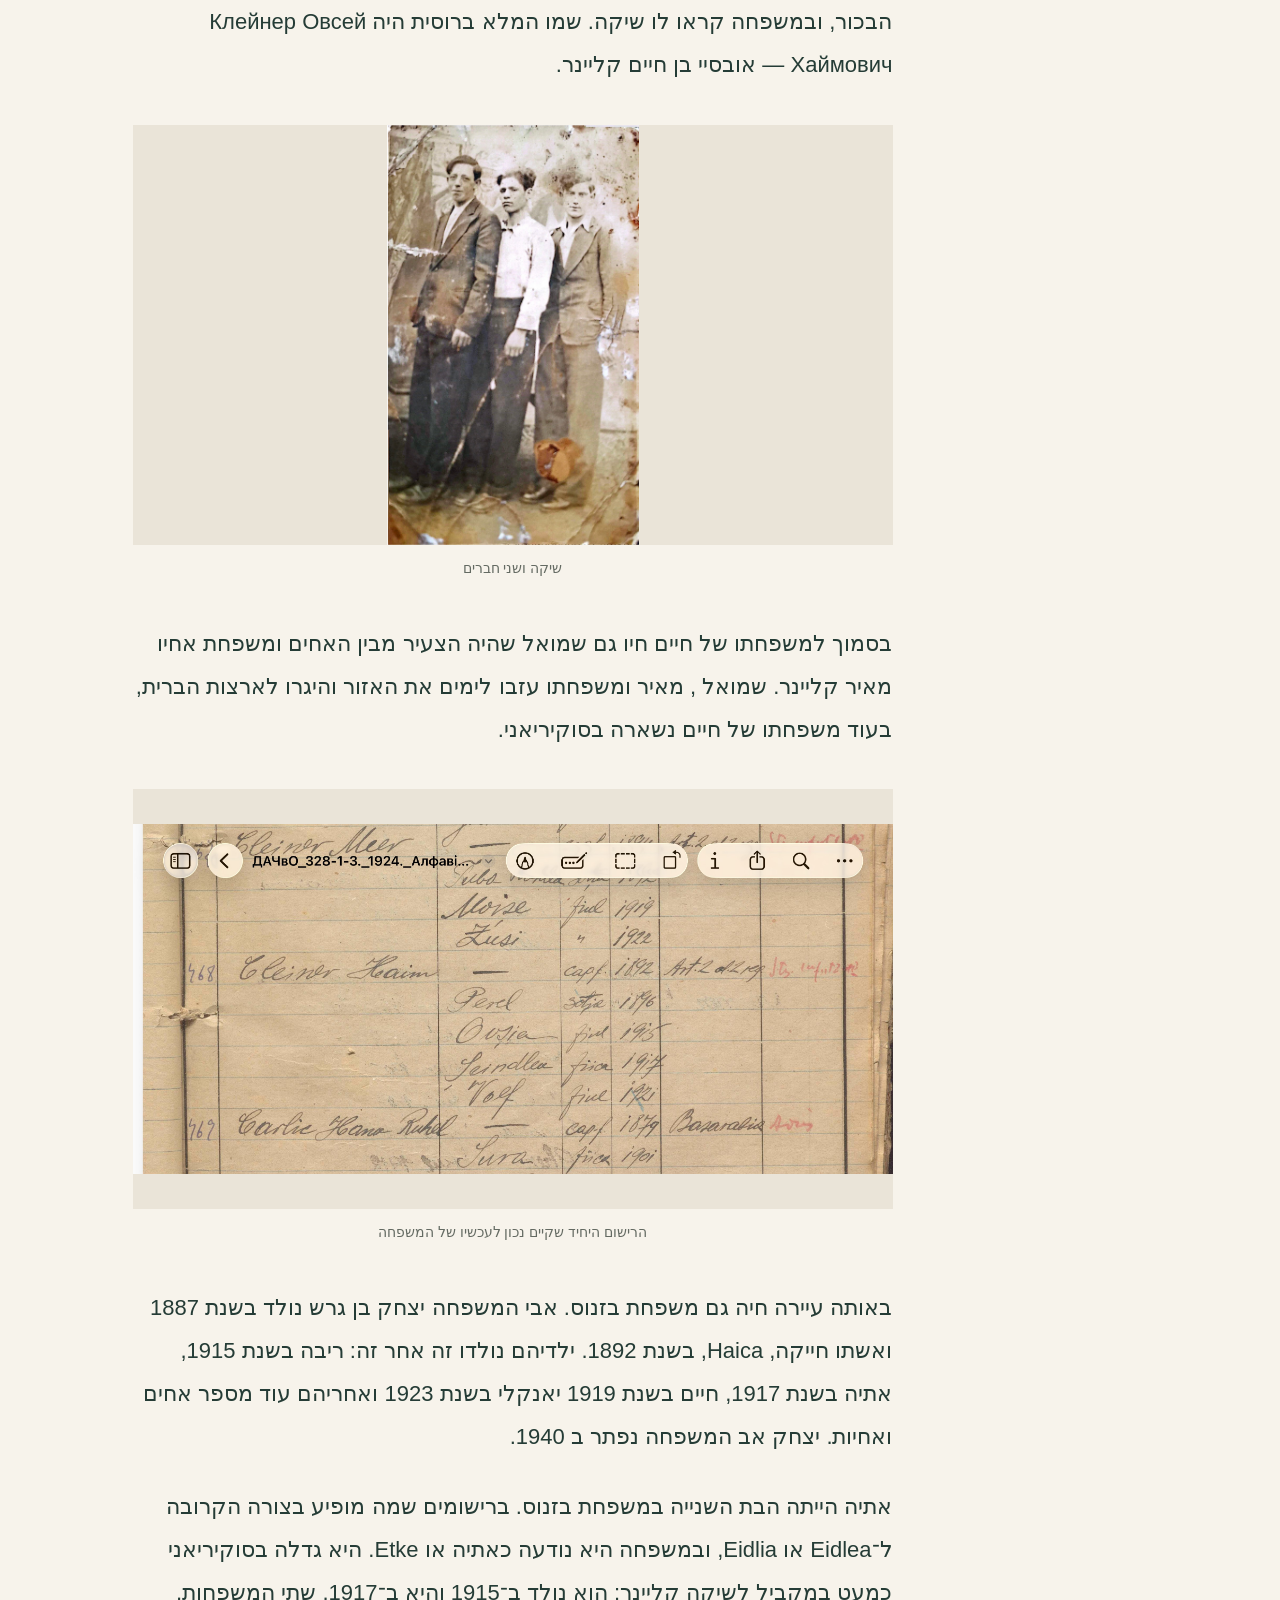
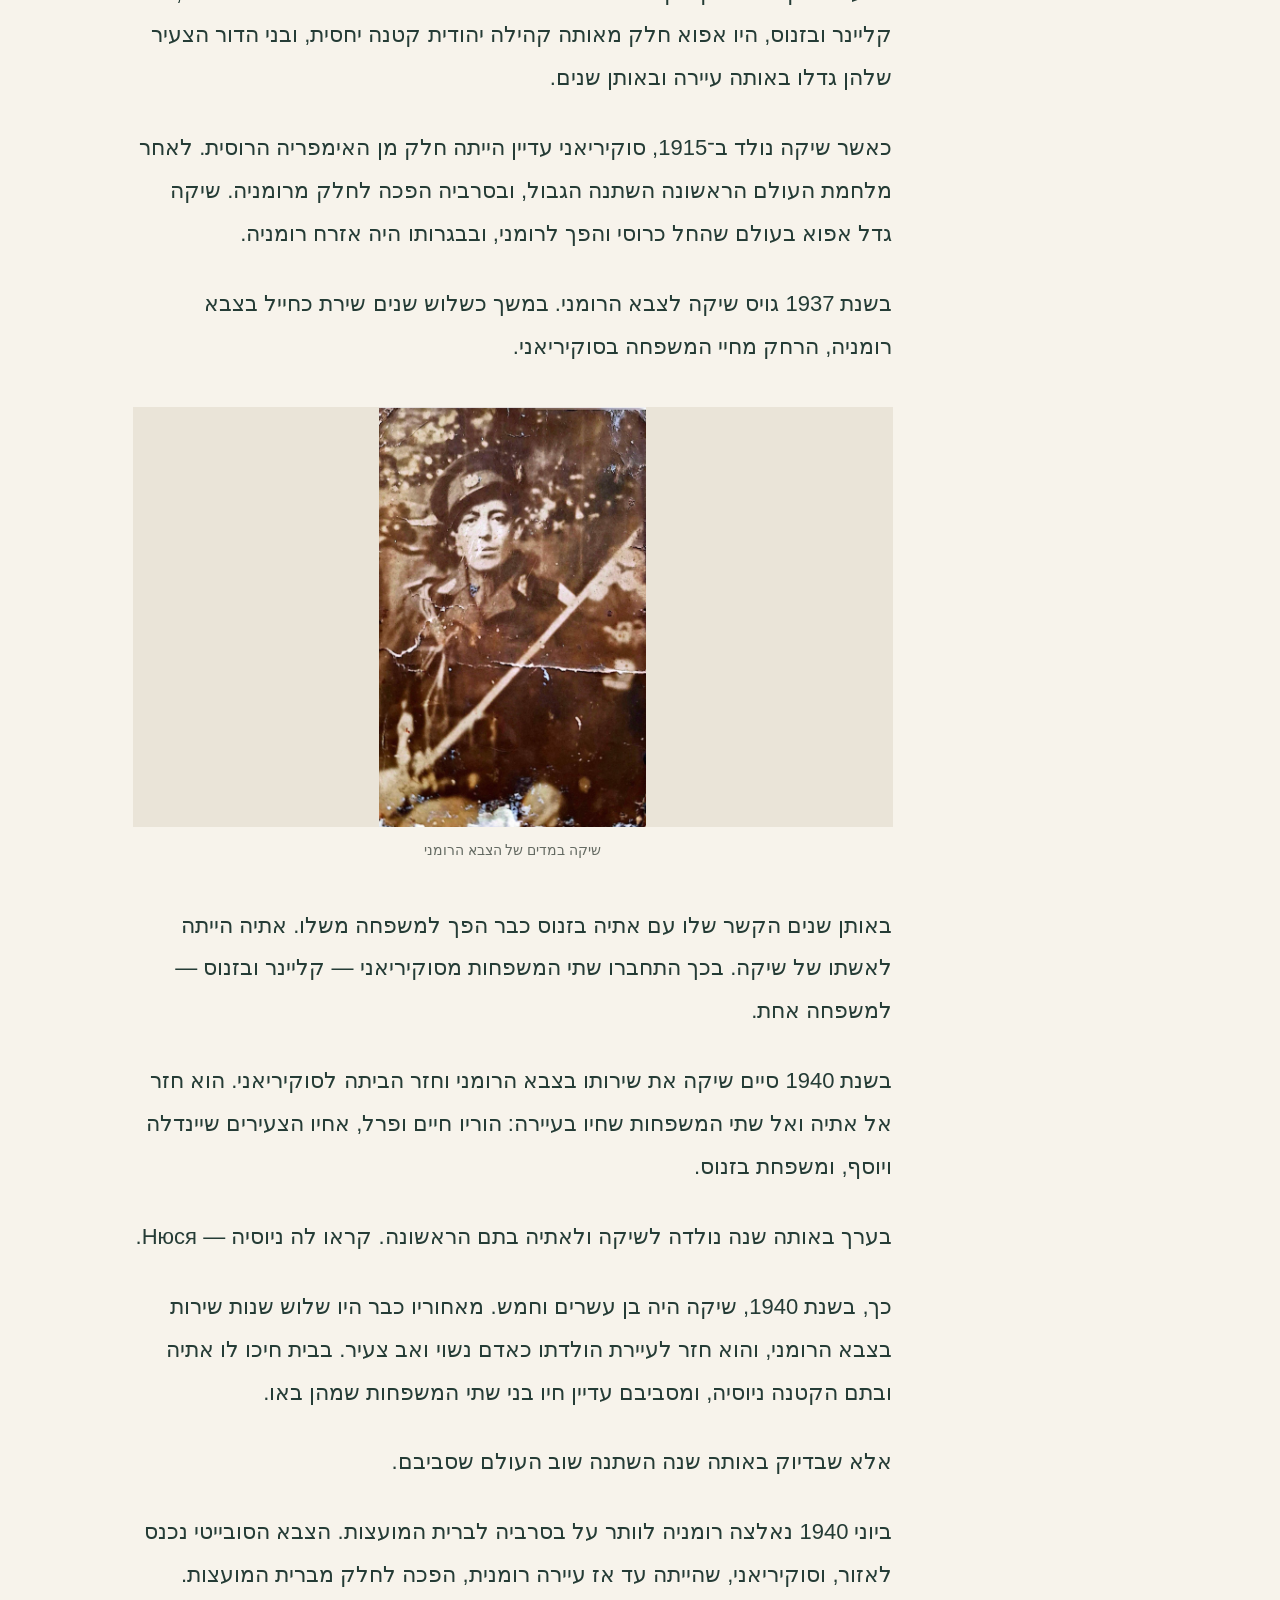
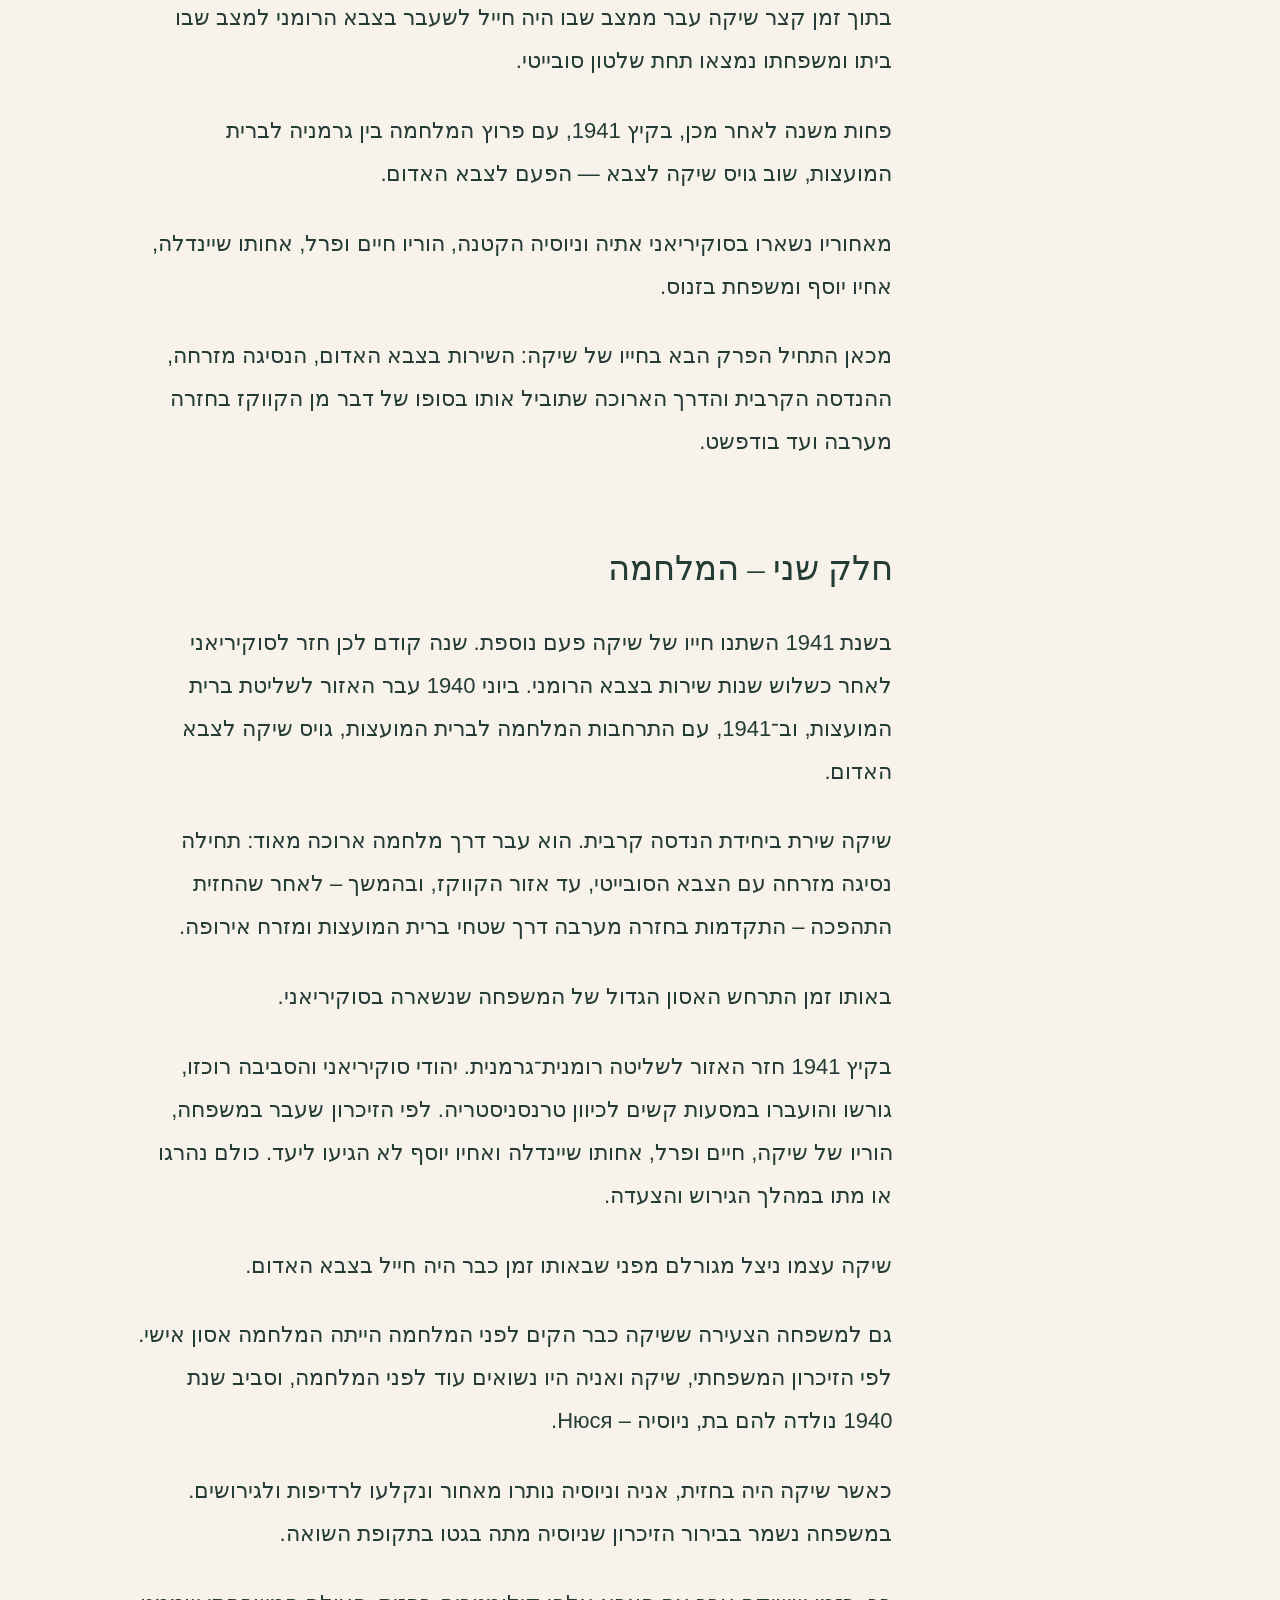
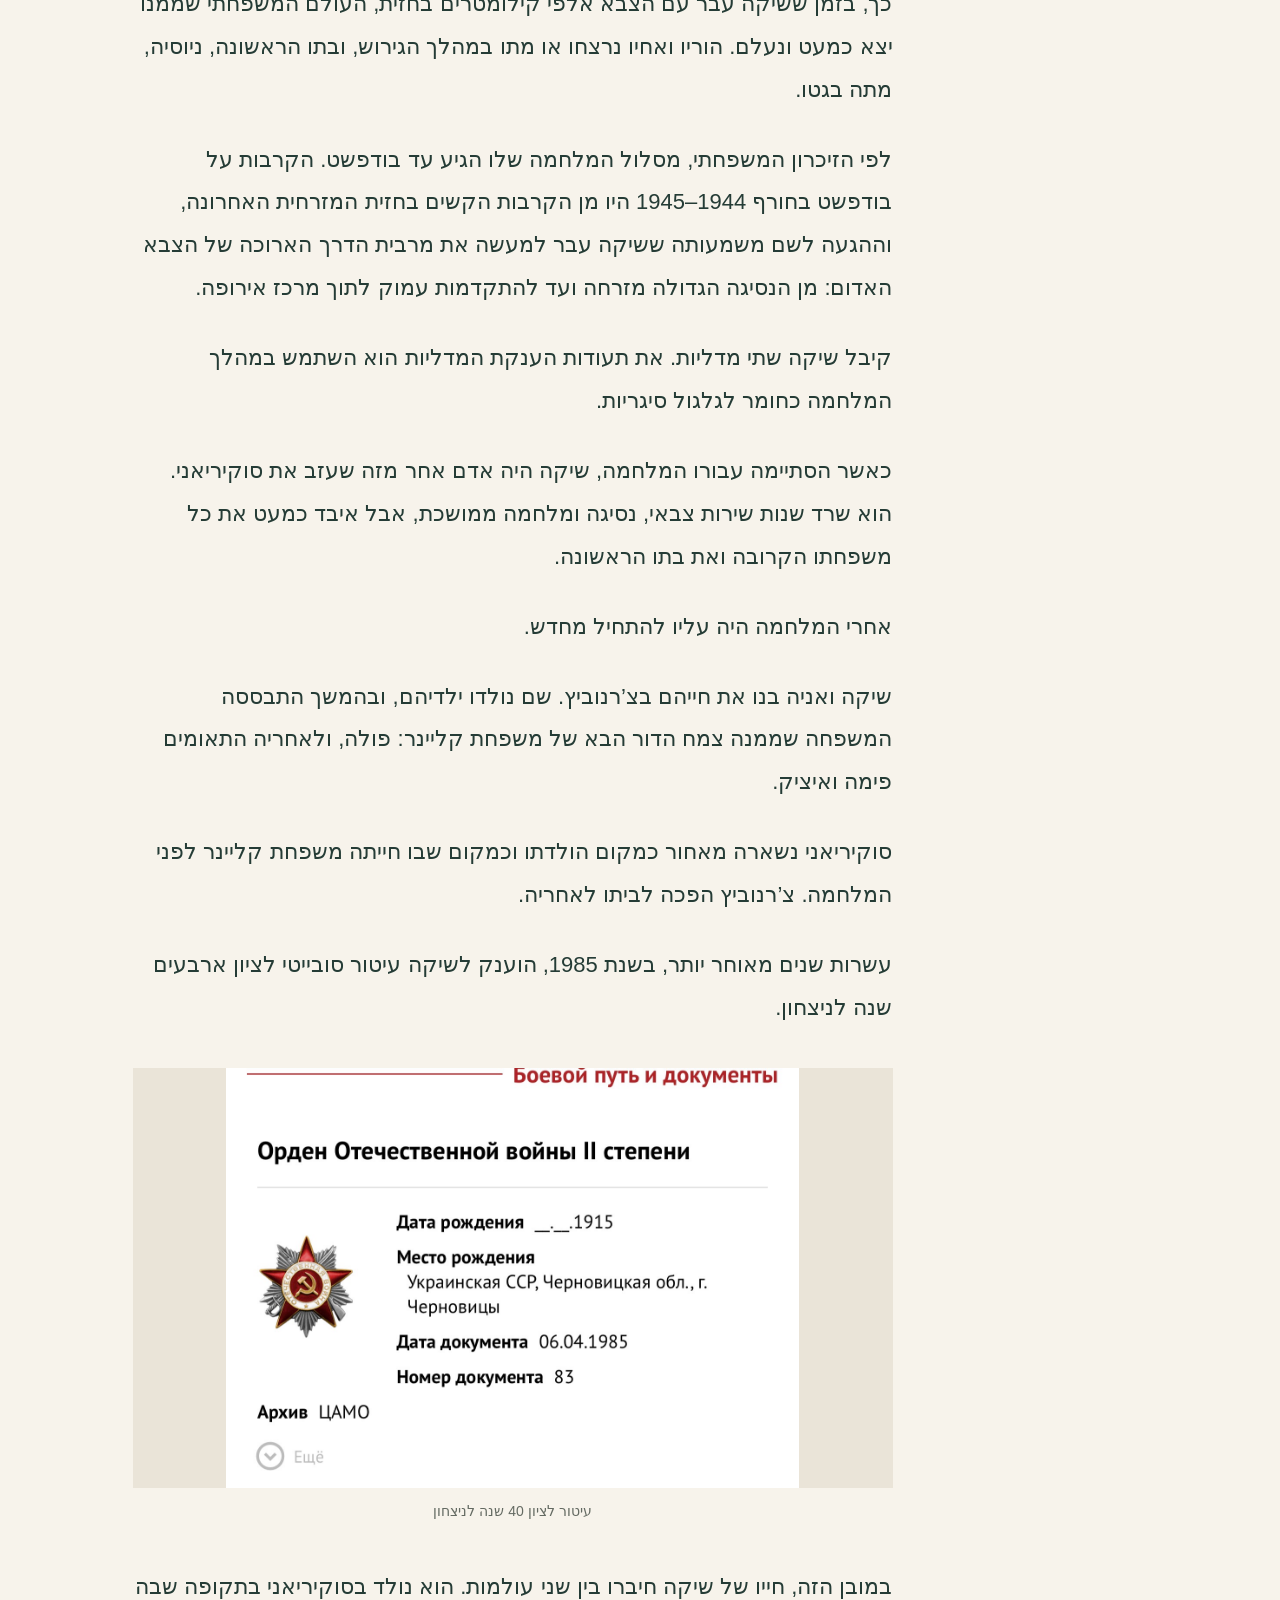
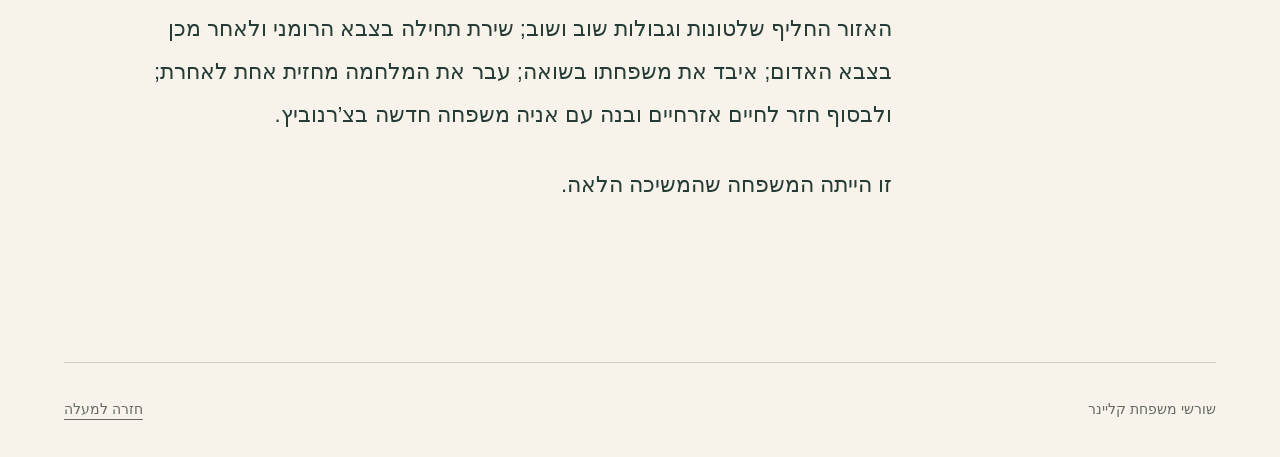
==== commit 3d26089d: "Add files via upload" ====
--- a/index.html
+++ b/index.html
@@ -1,6 +1,6 @@
 <!doctype html>
 <html lang="he" dir="rtl">
-<head><meta charset="utf-8"><meta name="viewport" content="width=device-width, initial-scale=1"><title>שורשי משפחת קליינר</title><meta name="theme-color" content="#243e38"><link rel="stylesheet" href="styles.css"><script defer src="script.js"></script><style>
+<head><meta charset="utf-8"><meta name="viewport" content="width=device-width, initial-scale=1"><title>שורשי משפחת קליינר</title><meta name="theme-color" content="#243e38"><link rel="stylesheet" href="styles.css"><script defer src="script.js?v=2"></script><style>
 /* התאמות הקריאה נשמרות כאן כדי לעדכן רק את index.html. */
 .chapter p{font-size:1.375rem;line-height:1.95}
 .hero{display:block;min-height:0;padding:40px 0 45px}
@@ -15,12 +15,18 @@
  .hero{padding:25px 0 30px}
  .story-section{padding-top:35px}
 }
+
+.language-switch{display:flex;gap:8px;flex-wrap:wrap;margin-top:24px}
+.language-switch button{border:1px solid var(--line);padding:8px 18px;background:transparent;color:var(--ink);font-size:1rem;min-height:44px}
+.language-switch button[aria-pressed="true"]{background:var(--ink);color:var(--paper)}
+html[dir="ltr"] #chapter-nav{border-right:0;border-left:1px solid var(--line);padding-right:0;padding-left:16px}
+html[lang="ru"] .chapter p{unicode-bidi:normal;text-align:left}
 </style></head>
 <body>
 <a class="skip" href="#story">מעבר לסיפור</a>
 <header><a class="brand" href="#home">קליינר <span>הארכיון המשפחתי</span></a><button class="menu-toggle" aria-expanded="false" aria-controls="navigation">תפריט</button><nav id="navigation" aria-label="ניווט ראשי"><a href="#story">הסיפור המשפחתי</a></nav></header>
 <main>
-<section class="hero" id="home"><div class="hero-copy"><span class="eyebrow">הארכיון המשפחתי</span><h1>שורשי משפחת<br>קליינר</h1><a class="read-link" href="#story">לקריאת הסיפור</a></div></section>
+<section class="hero" id="home"><div class="hero-copy"><span class="eyebrow">הארכיון המשפחתי</span><h1>שורשי משפחת<br>קליינר</h1><div class="language-switch" role="group" aria-label="שפת הסיפור"><button type="button" data-language="he" lang="he" aria-pressed="true">עברית</button><button type="button" data-language="ru" lang="ru" aria-pressed="false">Русский</button></div><a class="read-link" href="#story">לקריאת הסיפור</a></div></section>
 <section id="story" class="story-section"><div class="section-heading"><span class="eyebrow">01 / הסיפור</span><h2>הסיפור המשפחתי</h2></div><div class="story-layout"><aside><span>פרקי הסיפור</span><nav id="chapter-nav" aria-label="פרקי הסיפור"></nav></aside><div id="chapters" aria-busy="true"><p class="status" role="status">טוען את הסיפור…</p></div></div><noscript>יש להפעיל JavaScript כדי לקרוא את הפרקים.</noscript></section>
 
 
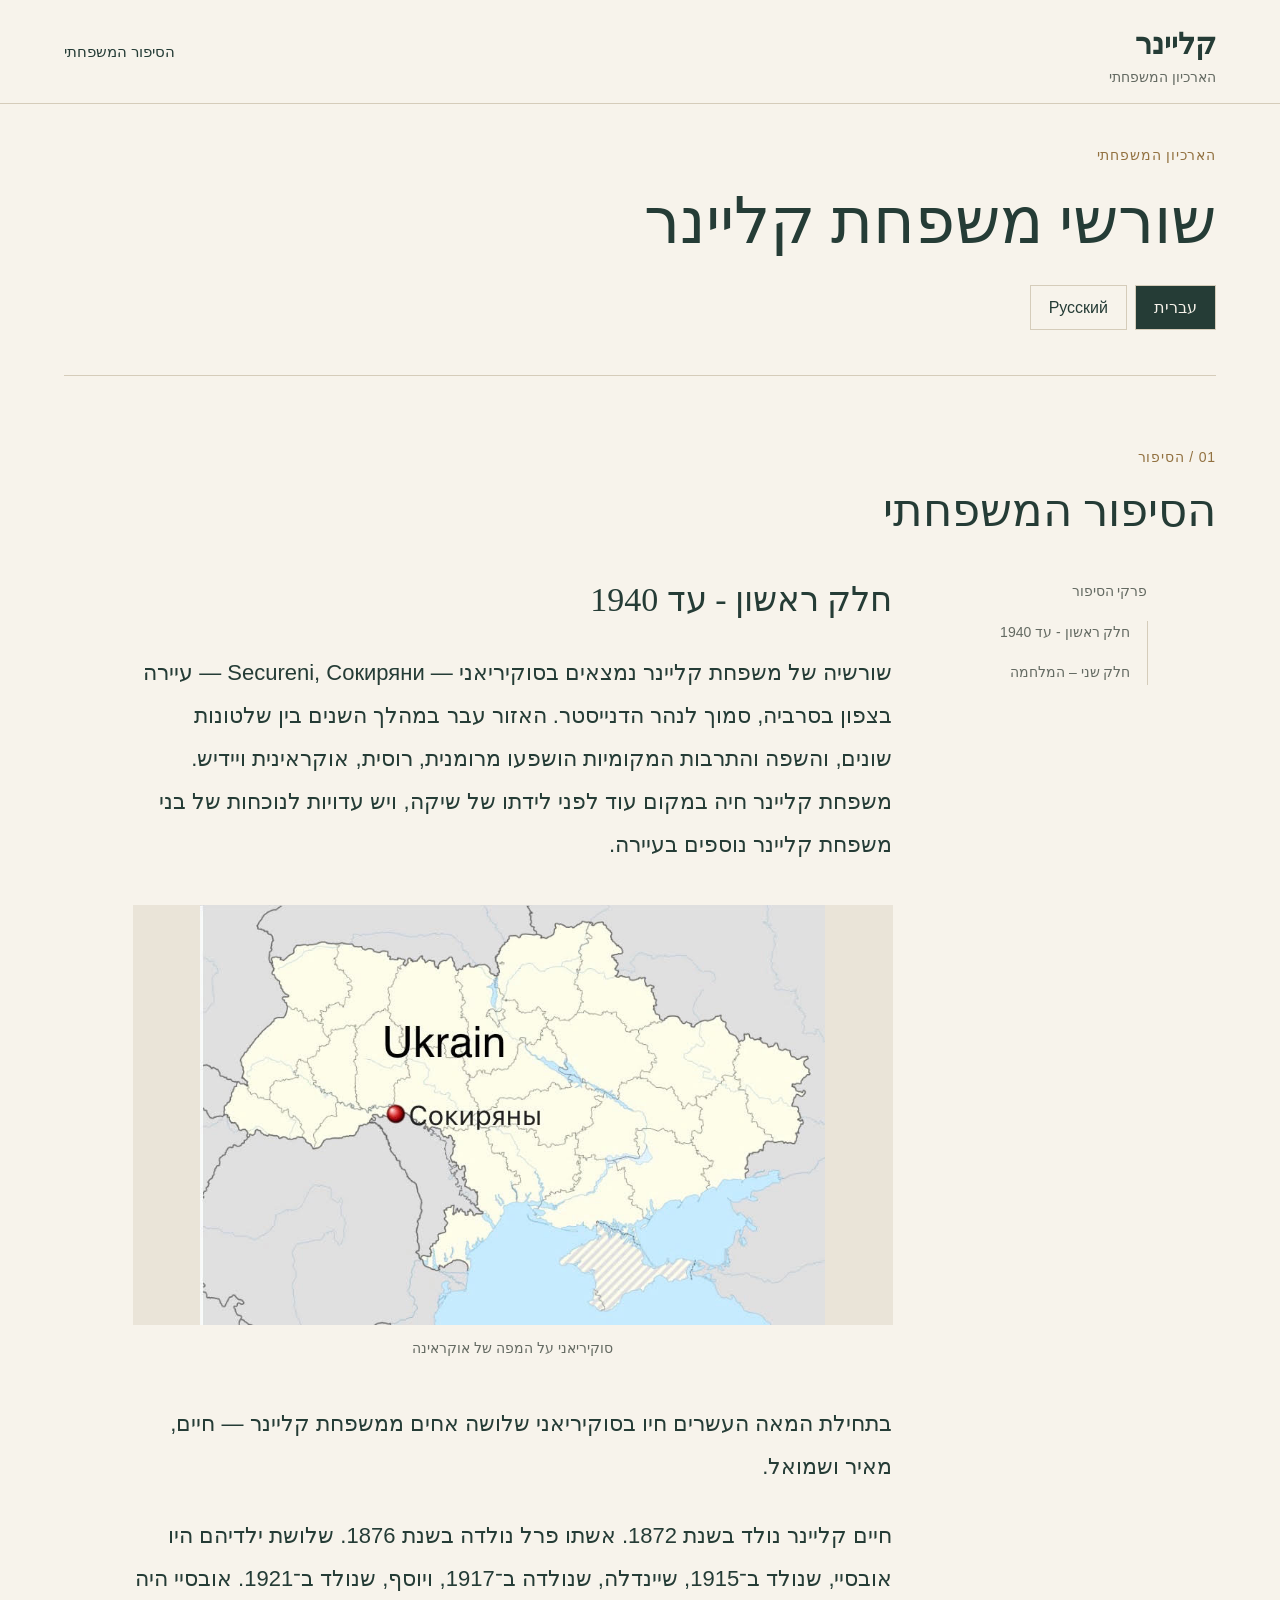
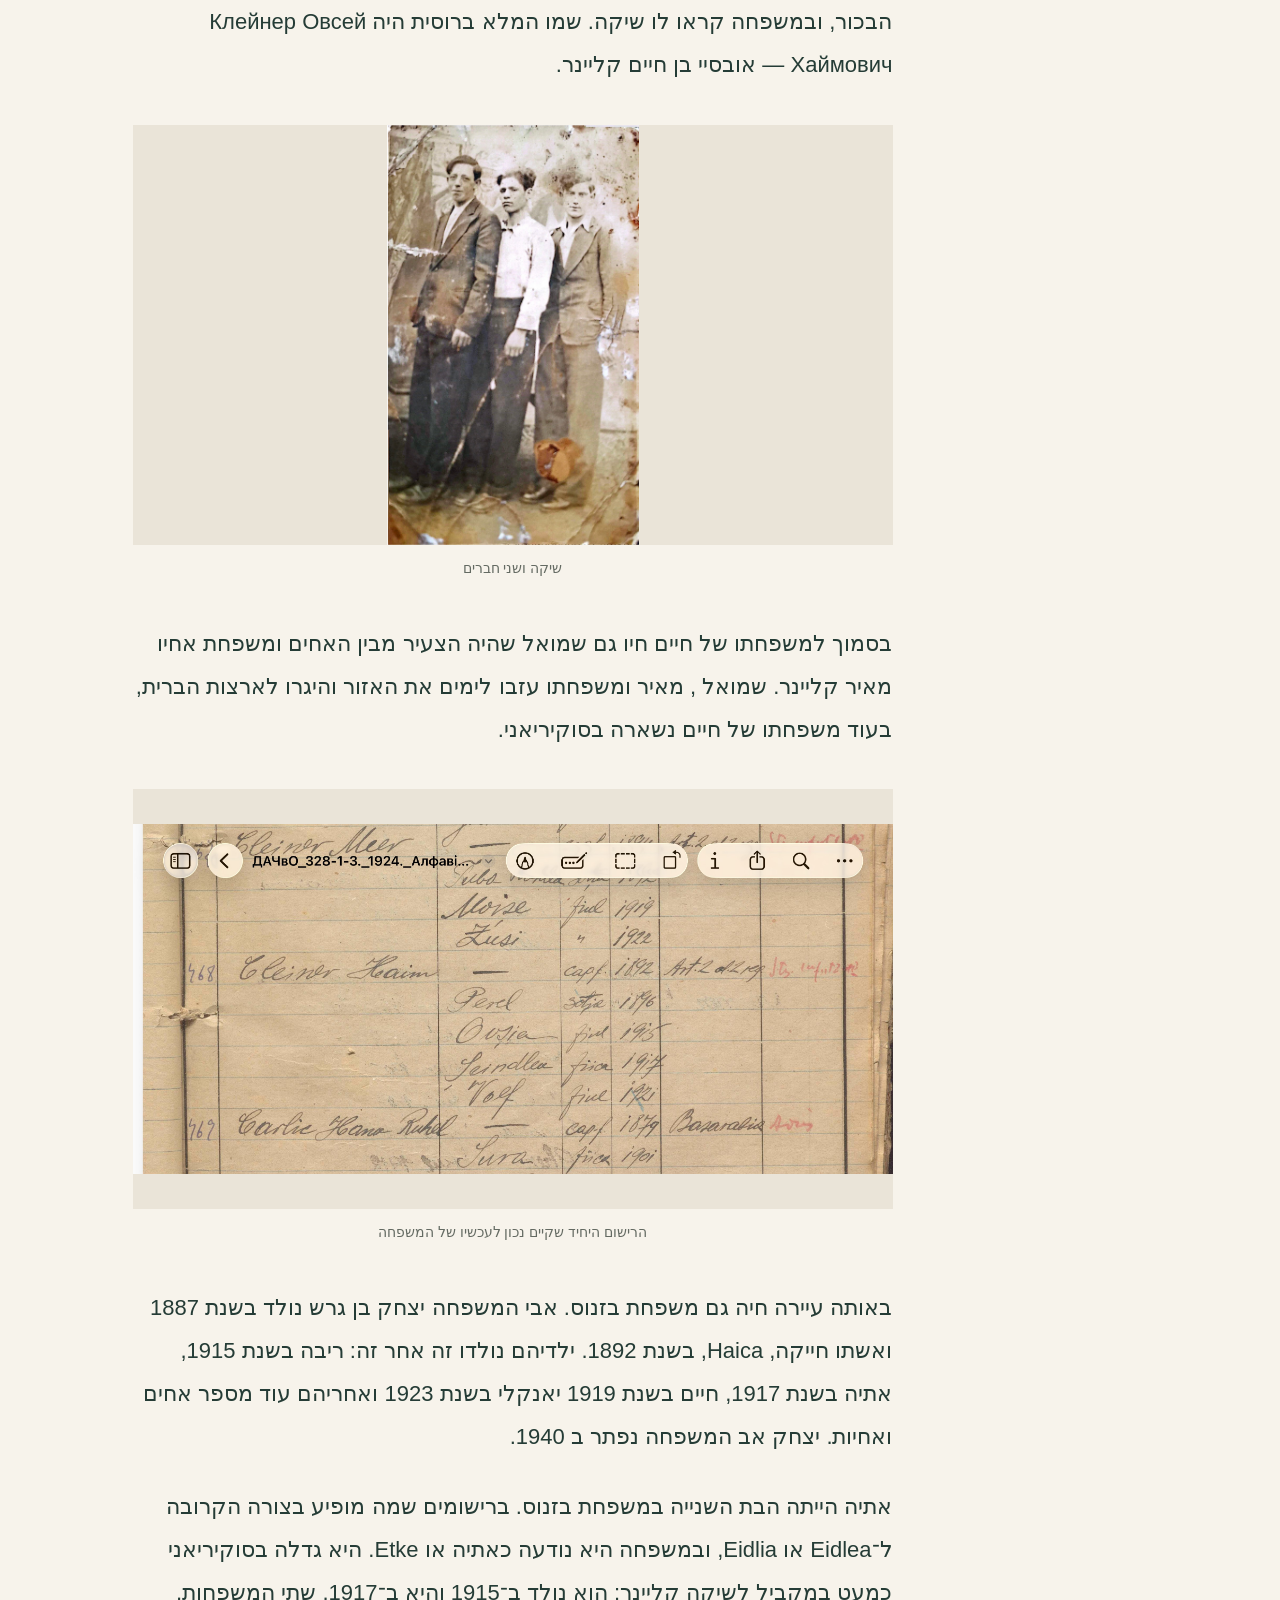
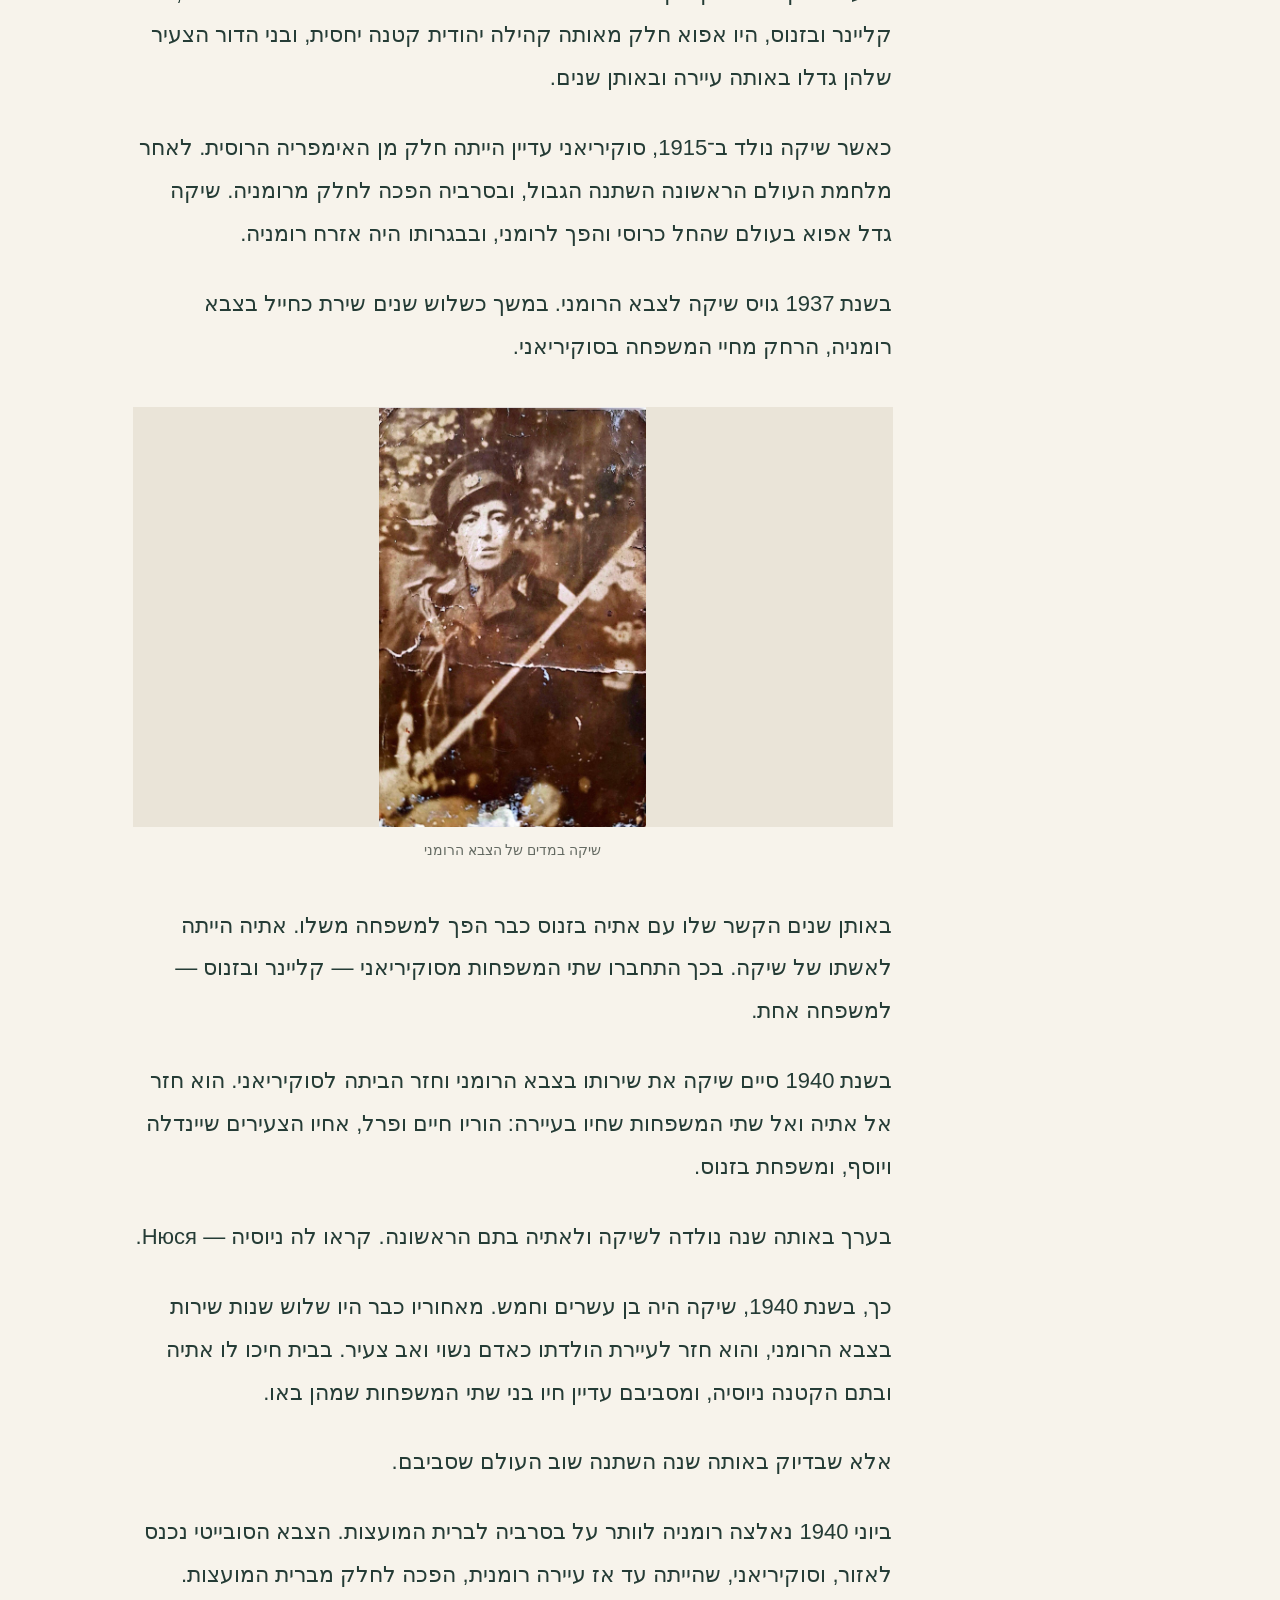
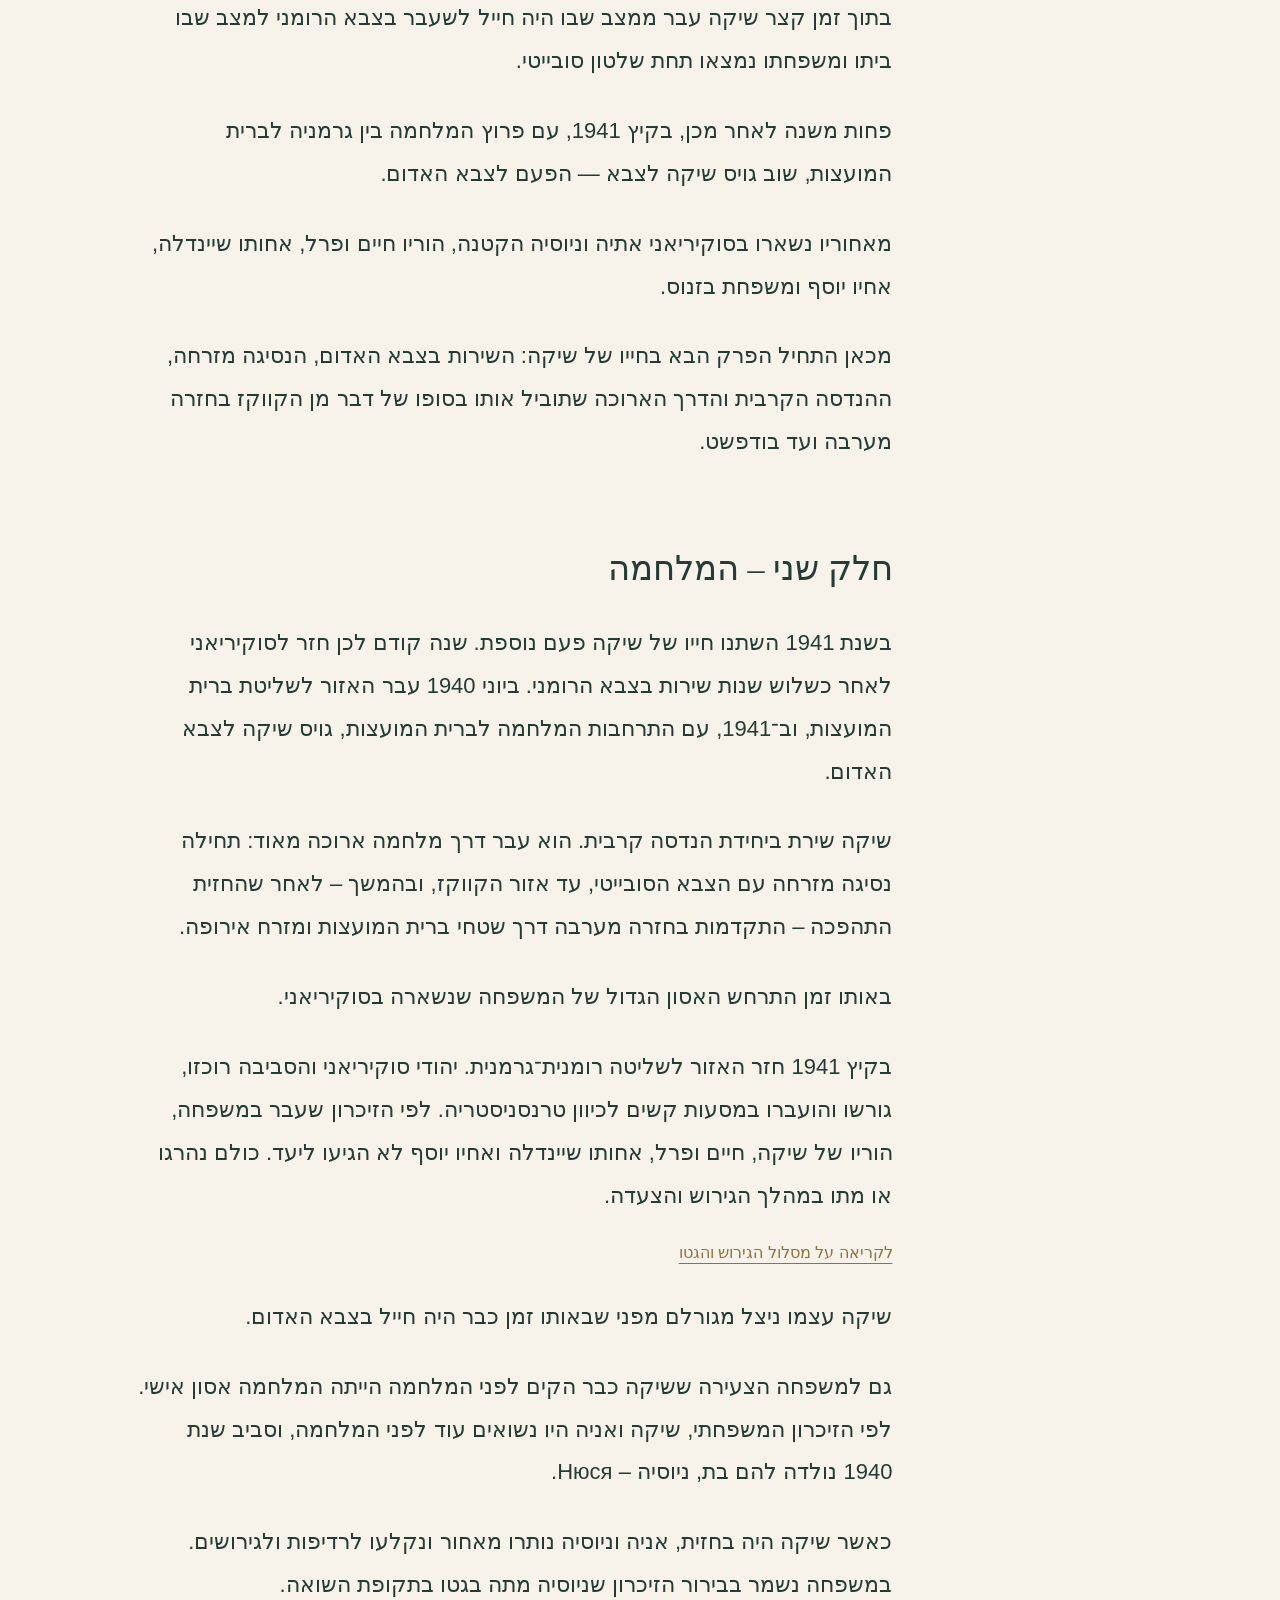
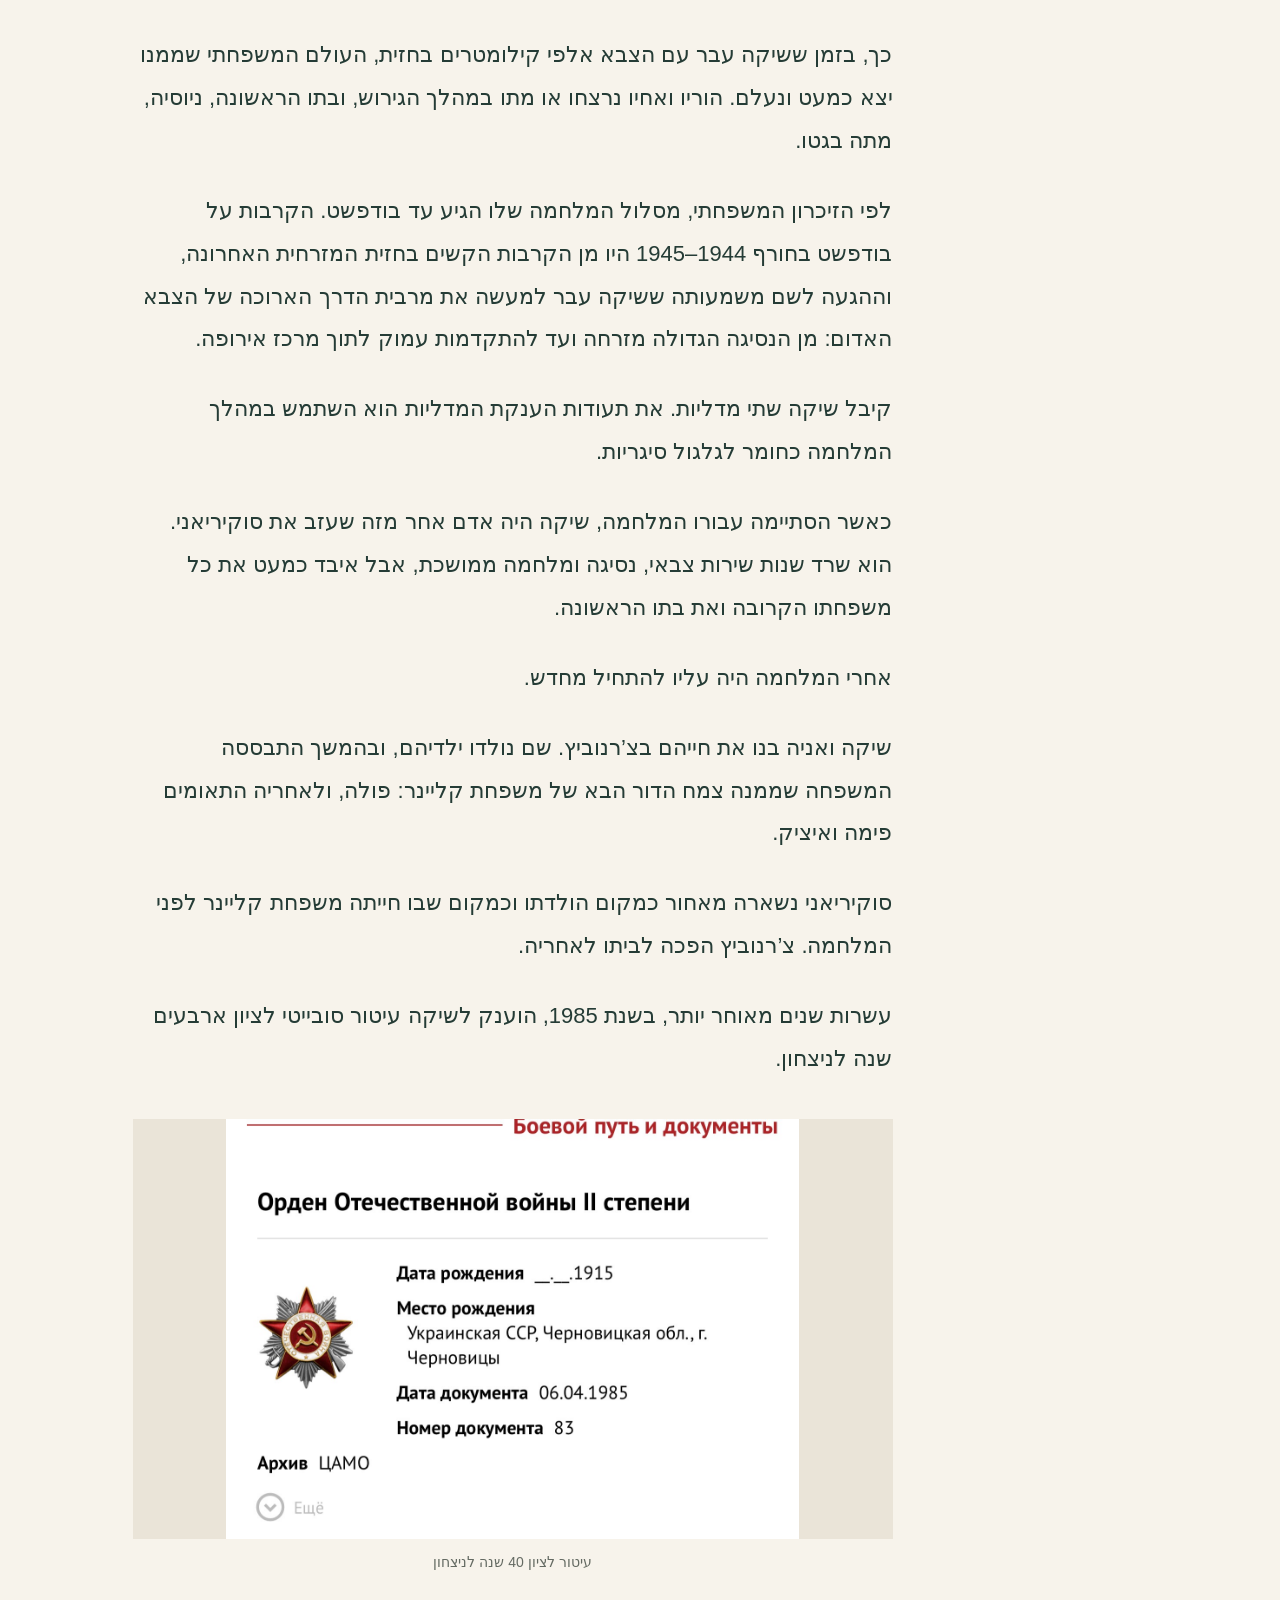
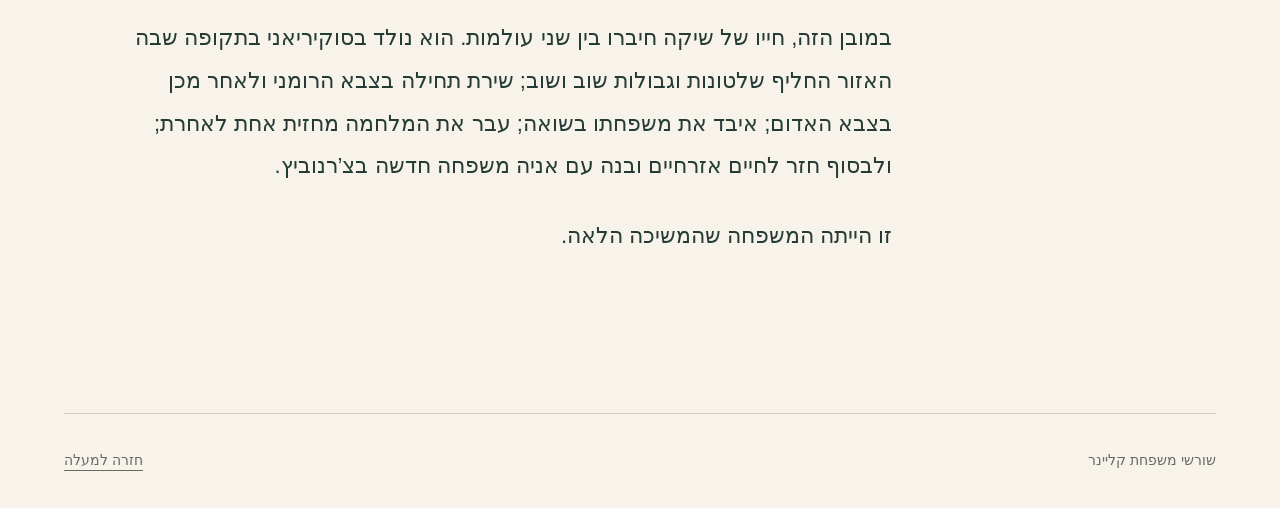
==== commit db50c9de: "added rout to getto as an additiona page" ====
--- a/index.html
+++ b/index.html
@@ -1,6 +1,6 @@
 <!doctype html>
 <html lang="he" dir="rtl">
-<head><meta charset="utf-8"><meta name="viewport" content="width=device-width, initial-scale=1"><title>שורשי משפחת קליינר</title><meta name="theme-color" content="#243e38"><link rel="stylesheet" href="styles.css"><script defer src="script.js?v=2"></script><style>
+<head><meta charset="utf-8"><meta name="viewport" content="width=device-width, initial-scale=1"><title>שורשי משפחת קליינר</title><meta name="theme-color" content="#243e38"><link rel="stylesheet" href="styles.css?v=3"><script defer src="script.js?v=3"></script><style>
 /* התאמות הקריאה נשמרות כאן כדי לעדכן רק את index.html. */
 .chapter p{font-size:1.375rem;line-height:1.95}
 .hero{display:block;min-height:0;padding:40px 0 45px}
--- a/styles.css
+++ b/styles.css
@@ -1 +1,16 @@
 :root{--paper:#f7f3eb;--ink:#253c36;--muted:#646a62;--line:#d5ccba;--gold:#927140}*{box-sizing:border-box}html{scroll-behavior:smooth;scroll-padding-top:105px}body{margin:0;background:var(--paper);color:var(--ink);font-family:Arial,"Noto Sans Hebrew",sans-serif;font-size:16px;line-height:1.7}a{color:inherit;text-underline-offset:5px}button{font:inherit;cursor:pointer}a,button{touch-action:manipulation}:focus-visible{outline:3px solid var(--gold);outline-offset:5px}header{position:sticky;top:0;z-index:5;background:rgba(247,243,235,.98);border-bottom:1px solid var(--line);padding:18px 5vw;display:flex;align-items:center;justify-content:space-between;gap:24px}.brand{font-family:Georgia,"Times New Roman",serif;font-size:30px;text-decoration:none;font-weight:bold;white-space:nowrap}.brand span{font:14px Arial,sans-serif;display:block;color:var(--muted)}header nav{display:flex;flex-wrap:wrap;gap:24px}header nav a{font-size:15px;text-decoration:none}header nav a:hover{color:var(--gold)}.menu-toggle{display:none;border:1px solid var(--line);padding:7px 15px;background:transparent}.skip{position:fixed;top:-100px;z-index:20;background:white;padding:12px}.skip:focus{top:0}main{max-width:1340px;margin:auto;padding:0 5vw}.hero{display:grid;grid-template-columns:1fr 1fr;align-items:center;gap:7vw;min-height:530px;padding:65px 0 75px;border-bottom:1px solid var(--line)}.eyebrow{color:var(--gold);font-size:14px;display:block;letter-spacing:.06em}h1,h2,h3{font-family:Georgia,"Times New Roman",serif;line-height:1.2}h1{font-size:clamp(48px,6vw,86px);font-weight:normal;margin:25px 0 36px}h2{font-size:clamp(32px,4vw,45px);font-weight:normal;margin:14px 0 0}.read-link{display:inline-block;padding-bottom:7px;border-bottom:1px solid var(--gold);text-decoration:none}.hero-frame{margin:0;padding:14px;border:1px solid var(--line);transform:rotate(-2deg);background:#ebe5d9}.hero-frame .image-placeholder{min-height:270px}.hero-frame figcaption{text-align:center;font-size:14px;color:var(--muted);padding:8px}.image-placeholder{min-height:210px;display:flex;flex-direction:column;justify-content:center;align-items:center;gap:12px;padding:30px;text-align:center;background:#eee9df;border:1px dashed #bdb19b;color:#62685f;overflow-wrap:anywhere}.frame-symbol{font-size:38px;color:var(--gold)}.section-heading{margin-bottom:42px}.story-section,.archive-section{padding:70px 0;border-bottom:1px solid var(--line);scroll-margin-top:15px}.story-layout{display:grid;grid-template-columns:190px minmax(0,760px);gap:65px;justify-content:center}.story-layout aside{align-self:start;position:sticky;top:135px;font-size:14px;color:var(--muted)}#chapter-nav{display:grid;gap:16px;border-right:1px solid var(--line);padding-right:16px;margin-top:18px}#chapter-nav a{text-decoration:none}.chapter{margin-bottom:85px;scroll-margin-top:125px}.chapter h3{font-size:34px;font-weight:normal;margin:0 0 32px}.chapter p{font-size:20px;line-height:1.95;margin:0 0 27px;white-space:pre-wrap;overflow-wrap:anywhere;unicode-bidi:plaintext}.story-image{margin:38px 0 42px}.story-image figcaption{font-size:14px;color:var(--muted);margin-top:12px;text-align:center;white-space:pre-wrap;overflow-wrap:anywhere}.image-button{display:block;width:100%;border:0;padding:0;background:#eae4d8;min-height:240px}.image-button img{display:block;width:100%;height:420px;object-fit:contain}.cards,.gallery{display:grid;grid-template-columns:repeat(3,minmax(0,1fr));gap:22px}.card{border:1px solid var(--line);padding:25px;background:#faf8f2;min-width:0;overflow-wrap:anywhere}.card h3{font-size:26px;margin:12px 0}.card p{margin:10px 0}.card dl{margin:15px 0}.card dt{color:var(--muted);font-size:14px}.card dd{margin:0 0 10px;white-space:pre-wrap;unicode-bidi:plaintext}.card details{margin:15px 0}.card details p{white-space:pre-wrap}.empty{padding:30px;border:1px dashed var(--line);color:var(--muted)}.gallery figure{margin:0}.gallery .image-button img{height:260px}.timeline{list-style:none;margin:0;padding:0 28px 0 0;border-right:1px solid var(--line)}.timeline li{position:relative;padding:0 0 28px}.timeline li::before{content:"";width:9px;height:9px;border:1px solid var(--gold);background:var(--paper);position:absolute;right:-33px;top:10px;border-radius:50%}.timeline h3{font-size:23px;margin:8px 0}.timeline p{margin:0;white-space:pre-wrap}footer{max-width:1340px;margin:auto;padding:35px 5vw;color:var(--muted);display:flex;justify-content:space-between;gap:20px;font-size:14px}dialog{border:1px solid var(--line);padding:50px 20px 20px;background:var(--paper);max-width:95vw;max-height:94dvh;width:1100px;color:var(--ink)}dialog::backdrop{background:rgba(13,24,21,.9)}dialog figure{margin:0;text-align:center}dialog img{max-width:100%;max-height:72dvh;object-fit:contain}dialog figcaption{overflow-wrap:anywhere}.close-lightbox{position:absolute;top:10px;left:15px;background:transparent;border:1px solid var(--line);padding:4px 14px}body.modal-open{overflow:hidden}@media(max-width:1000px){header{gap:20px}header nav{gap:14px}.story-layout{grid-template-columns:150px minmax(0,1fr);gap:30px}.cards,.gallery{grid-template-columns:repeat(2,minmax(0,1fr))}}@media(max-width:700px){html{scroll-padding-top:90px}header{padding:12px 5vw;flex-wrap:wrap}.brand{font-size:25px}.menu-toggle{display:block}header nav{display:none;width:100%;gap:12px 23px;padding:12px 0}header nav.open{display:flex}.hero{grid-template-columns:1fr;gap:40px;padding:40px 0 50px;min-height:0}h1{margin:18px 0 25px}.hero-frame{margin:0 7px}.hero-frame .image-placeholder{min-height:190px}.story-section,.archive-section{padding:45px 0}.section-heading{margin-bottom:30px}.story-layout{display:block}.story-layout aside{position:static;margin-bottom:35px}#chapter-nav{display:flex;flex-wrap:wrap;gap:18px}.chapter p{font-size:18px;line-height:1.95}.chapter h3{font-size:29px}.chapter{margin-bottom:55px}.image-button img{height:300px}.cards,.gallery{grid-template-columns:1fr}.image-placeholder{min-height:180px}footer{flex-wrap:wrap}}@media(prefers-reduced-motion:reduce){html{scroll-behavior:auto}}@media print{header,.hero,.story-layout aside,footer,.archive-section{display:none}.story-layout{display:block}main{padding:0}.chapter p{font-size:12pt}.story-section{padding:0}.image-placeholder{min-height:80px}}
+
+/* Route remains verbatim TXT content, with wrapping for narrow screens. */
+.chapter p.route-box{background:#eee9df;border:1px solid var(--line);border-inline-start:3px solid var(--gold);padding:24px;white-space:pre-wrap;overflow-wrap:anywhere;min-width:0;max-width:100%;text-align:start;unicode-bidi:plaintext}
+@media(max-width:700px){.chapter p.route-box{padding:18px;font-size:1.1875rem;line-height:1.9}}
+
+.chapter p.supplement-link{font-size:1rem;margin-block:-8px 28px}
+.supplement-link a,.return-story{color:var(--gold);text-decoration-thickness:1px;text-underline-offset:5px}
+#deportation-paragraph{scroll-margin-top:125px}
+.supplement-main{max-width:860px;padding-top:40px;padding-bottom:45px}
+.supplement-main .return-story{display:inline-block;margin-bottom:30px;font-size:1rem}
+.supplement-main .chapter{margin-bottom:30px}
+.supplement-main h1{font-size:clamp(32px,4vw,45px);margin:0 0 32px}
+.supplement-main .chapter p{font-size:1.375rem;line-height:1.95}
+.supplement-main .chapter p.route-box{font-size:1.25rem}
+@media(max-width:700px){.supplement-main .chapter p{font-size:1.3125rem;line-height:1.9}.supplement-main .chapter p.route-box{font-size:1.1875rem}.supplement-main{padding-top:28px}}
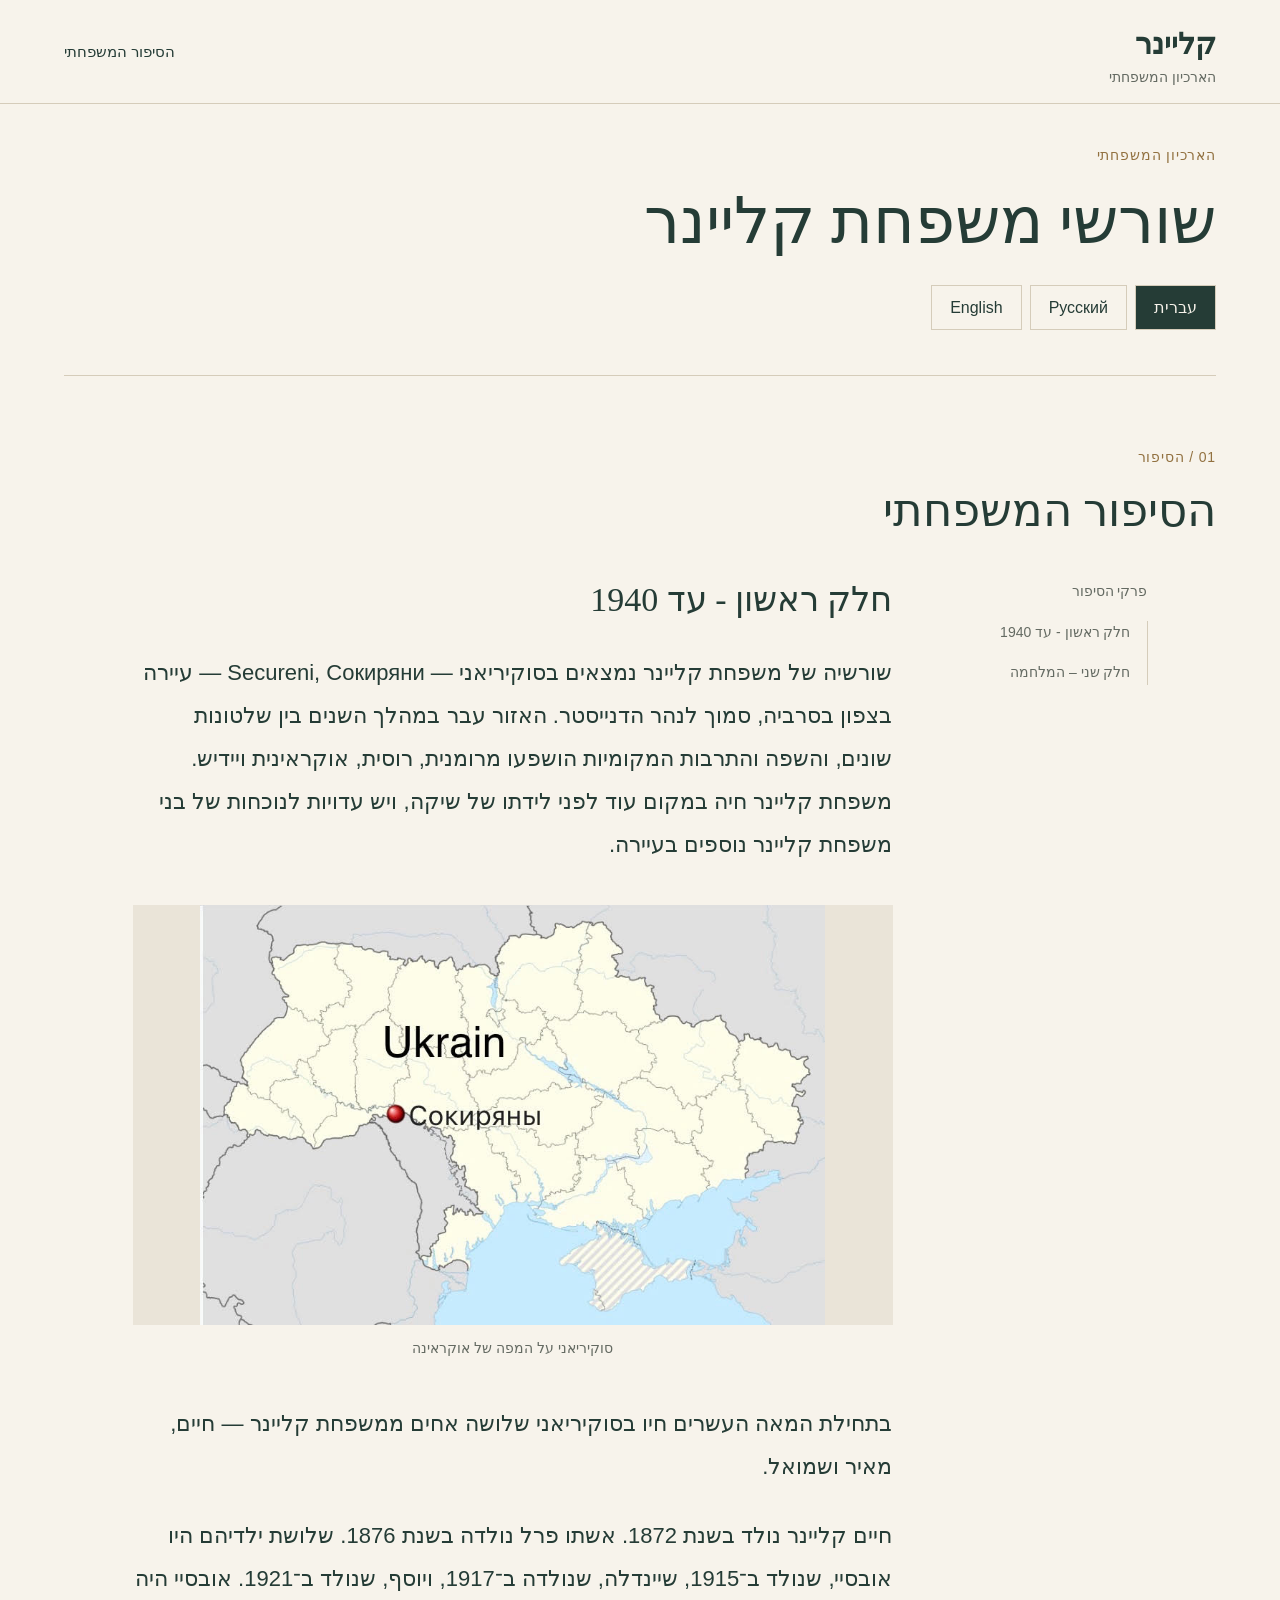
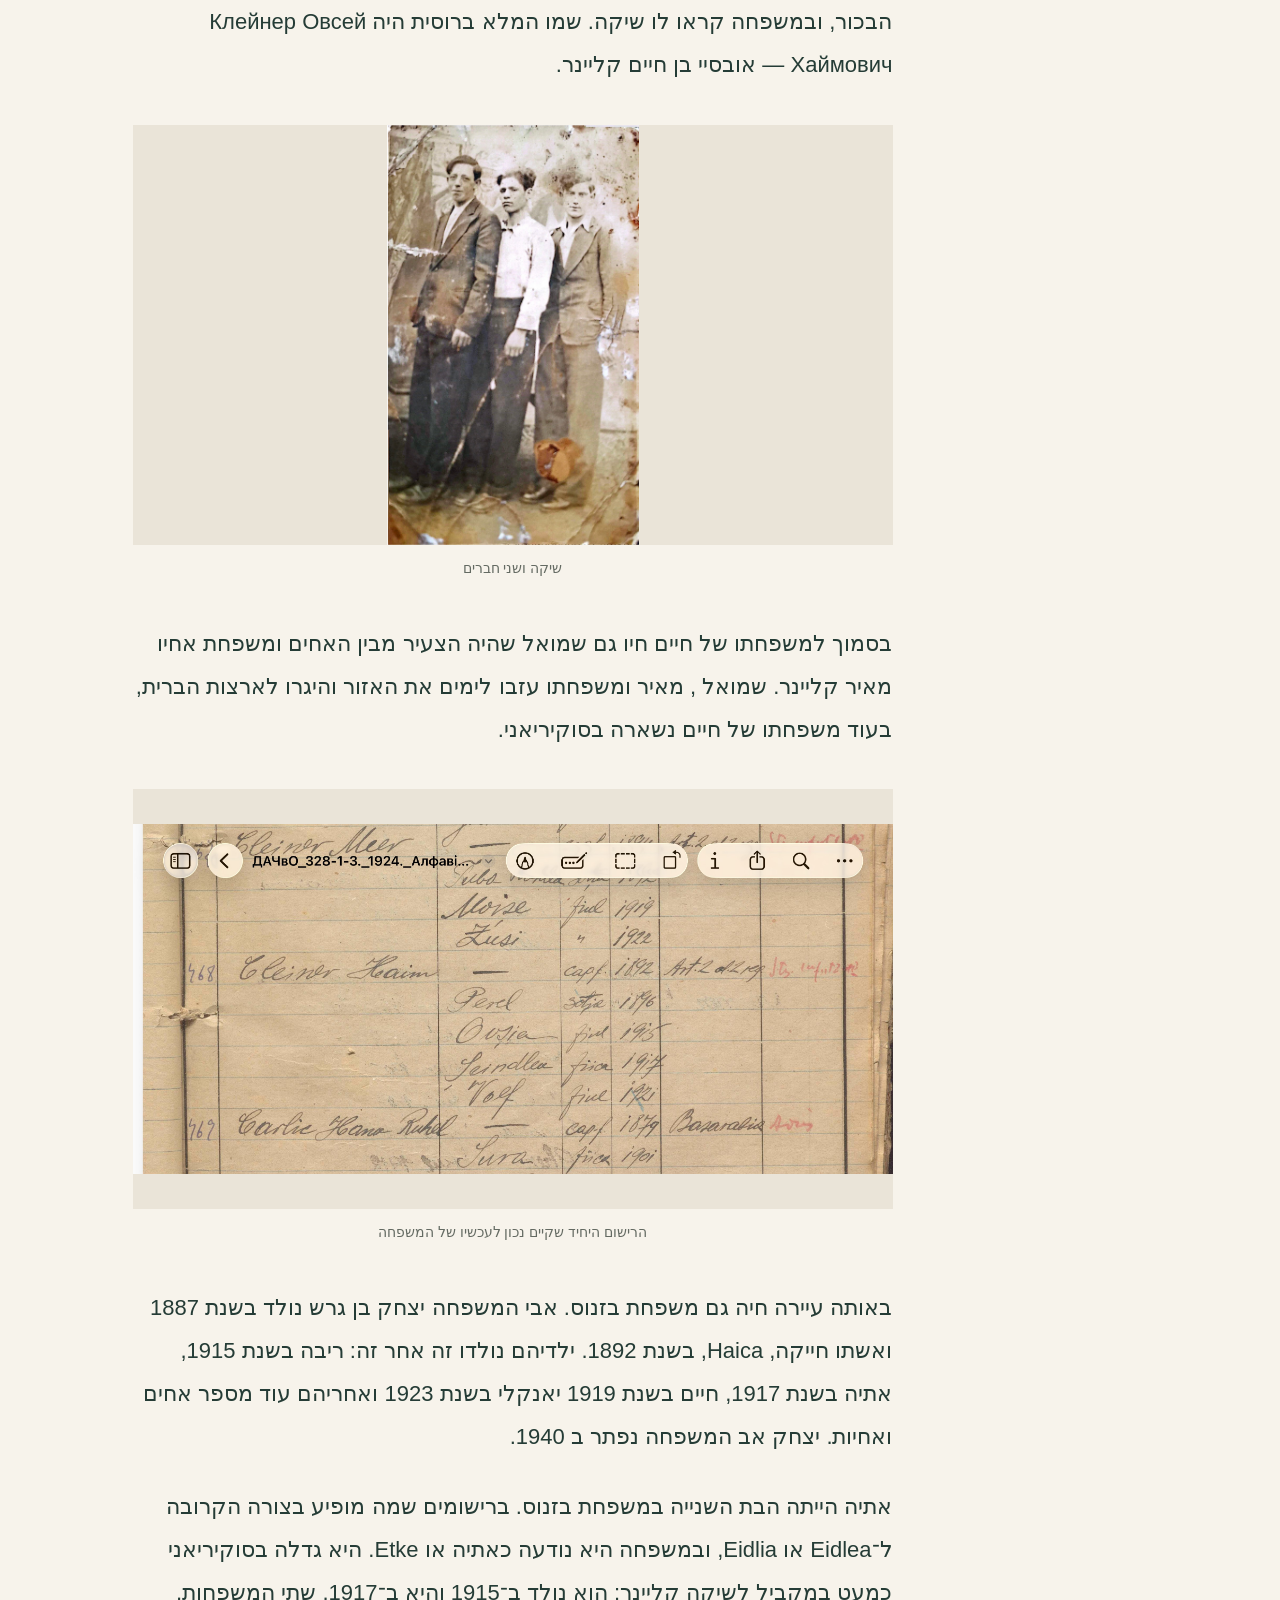
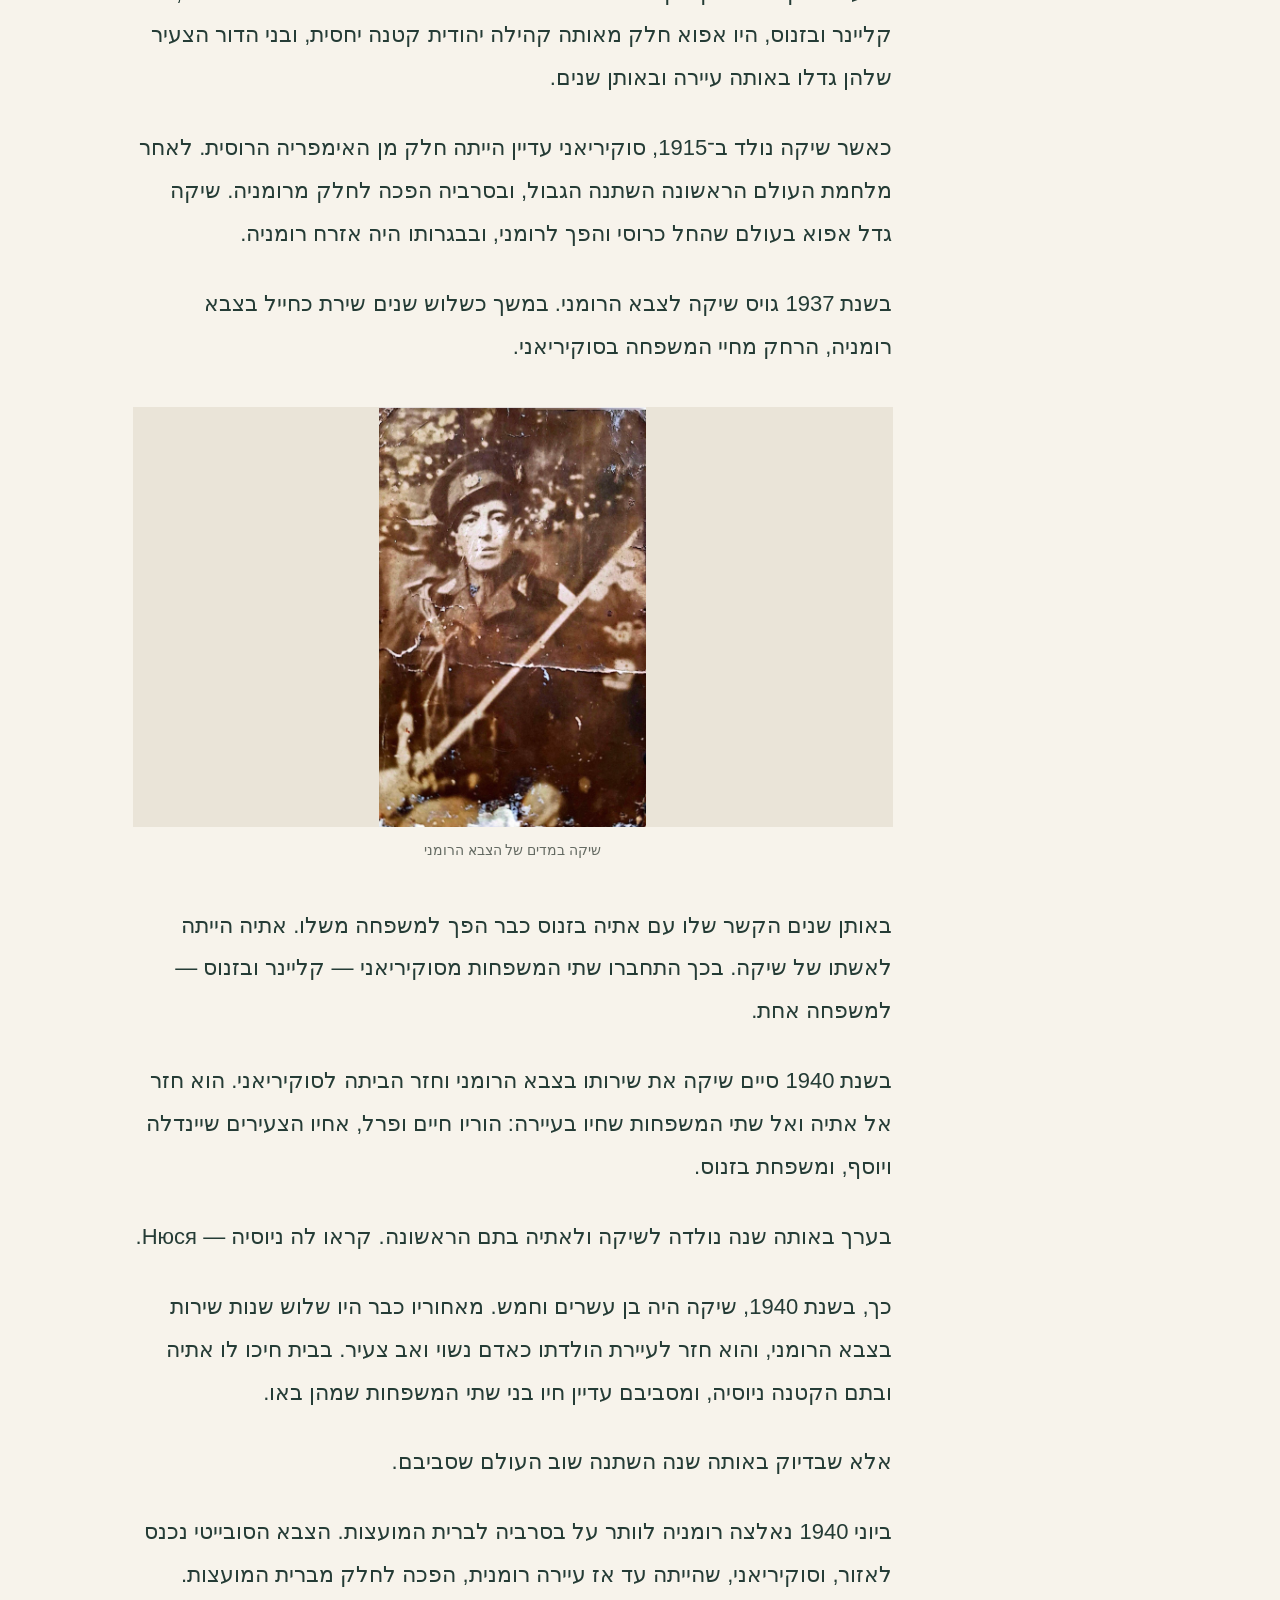
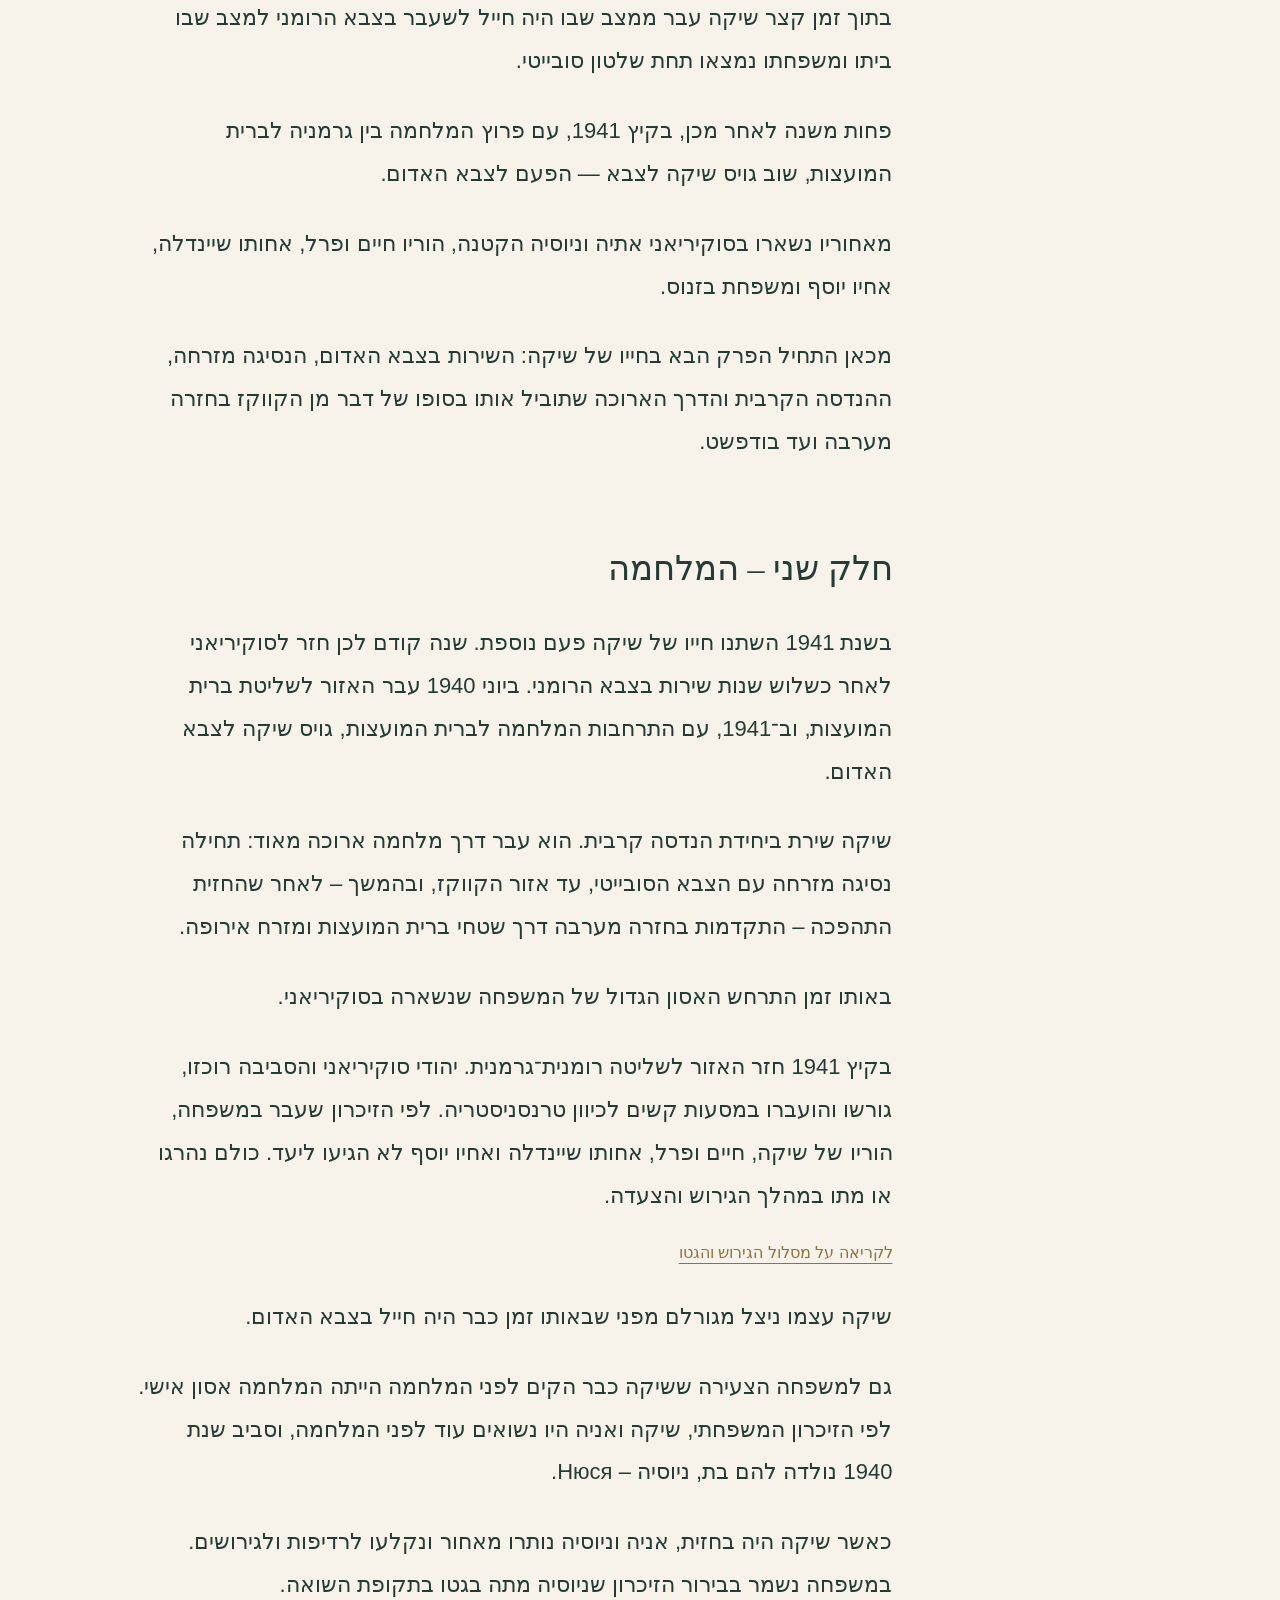
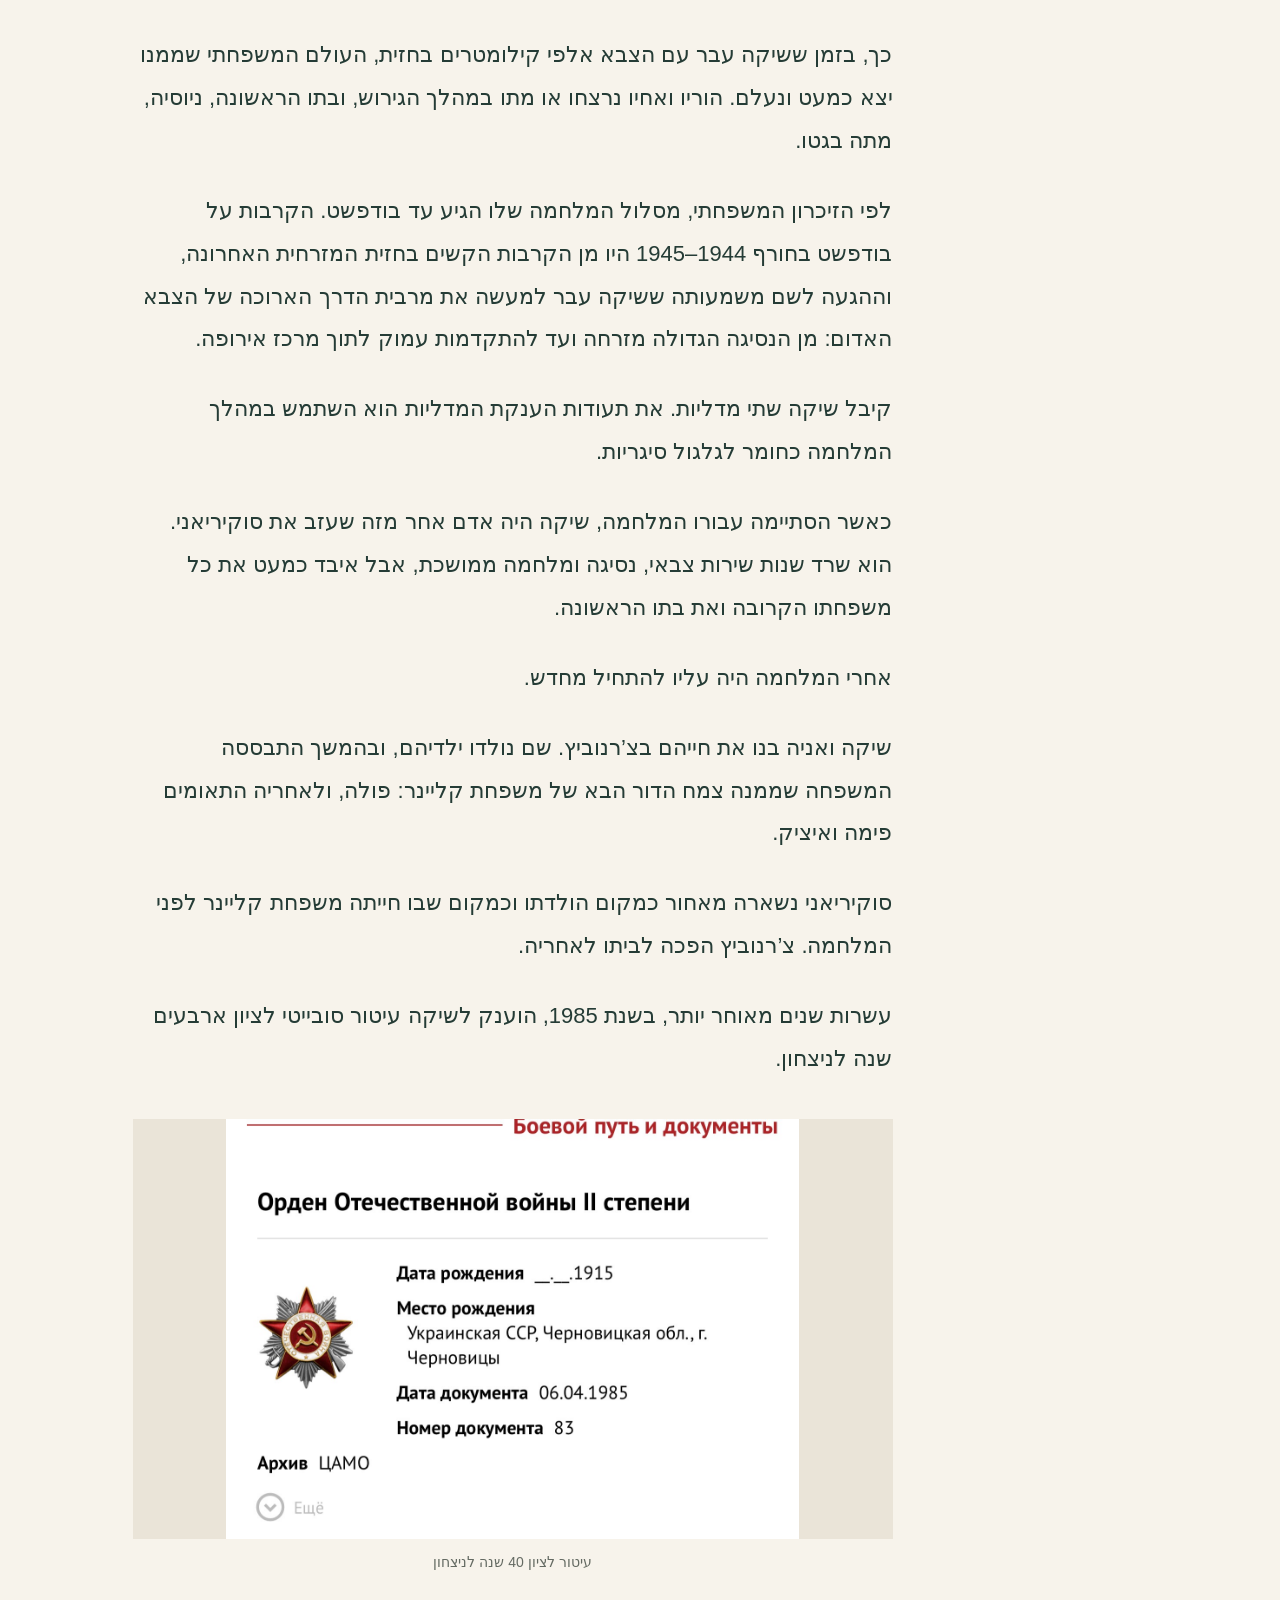
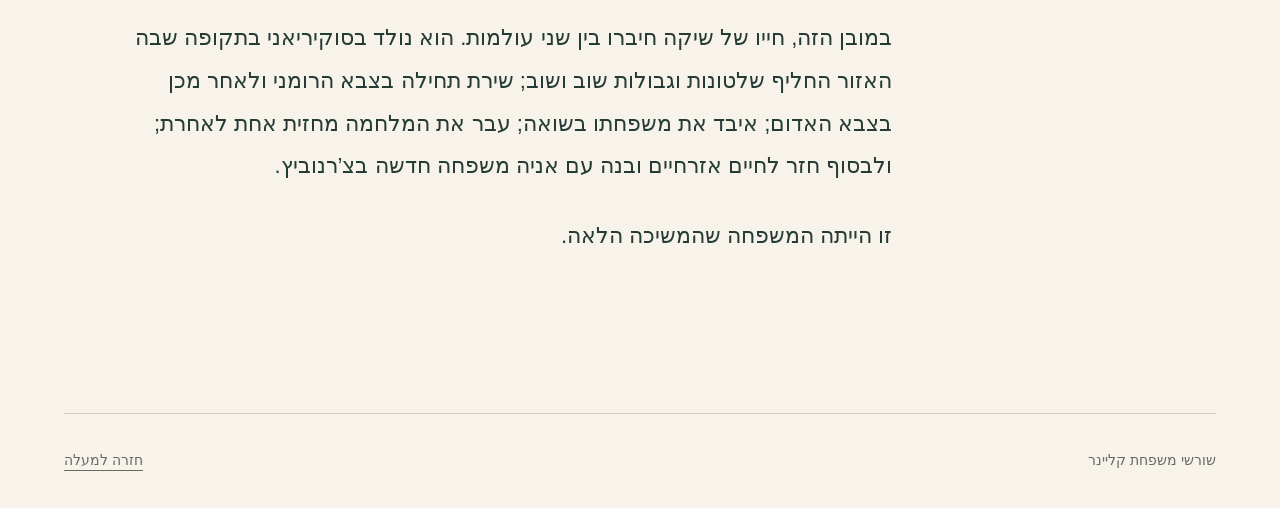
==== commit c26f5c96: "english" ====
--- a/index.html
+++ b/index.html
@@ -1,6 +1,6 @@
 <!doctype html>
 <html lang="he" dir="rtl">
-<head><meta charset="utf-8"><meta name="viewport" content="width=device-width, initial-scale=1"><title>שורשי משפחת קליינר</title><meta name="theme-color" content="#243e38"><link rel="stylesheet" href="styles.css?v=3"><script defer src="script.js?v=3"></script><style>
+<head><meta charset="utf-8"><meta name="viewport" content="width=device-width, initial-scale=1"><title>שורשי משפחת קליינר</title><meta name="theme-color" content="#243e38"><link rel="stylesheet" href="styles.css?v=4"><script defer src="script.js?v=4"></script><style>
 /* התאמות הקריאה נשמרות כאן כדי לעדכן רק את index.html. */
 .chapter p{font-size:1.375rem;line-height:1.95}
 .hero{display:block;min-height:0;padding:40px 0 45px}
@@ -26,7 +26,7 @@
 <a class="skip" href="#story">מעבר לסיפור</a>
 <header><a class="brand" href="#home">קליינר <span>הארכיון המשפחתי</span></a><button class="menu-toggle" aria-expanded="false" aria-controls="navigation">תפריט</button><nav id="navigation" aria-label="ניווט ראשי"><a href="#story">הסיפור המשפחתי</a></nav></header>
 <main>
-<section class="hero" id="home"><div class="hero-copy"><span class="eyebrow">הארכיון המשפחתי</span><h1>שורשי משפחת<br>קליינר</h1><div class="language-switch" role="group" aria-label="שפת הסיפור"><button type="button" data-language="he" lang="he" aria-pressed="true">עברית</button><button type="button" data-language="ru" lang="ru" aria-pressed="false">Русский</button></div><a class="read-link" href="#story">לקריאת הסיפור</a></div></section>
+<section class="hero" id="home"><div class="hero-copy"><span class="eyebrow">הארכיון המשפחתי</span><h1>שורשי משפחת<br>קליינר</h1><div class="language-switch" role="group" aria-label="שפת הסיפור"><button type="button" data-language="he" lang="he" aria-pressed="true">עברית</button><button type="button" data-language="ru" lang="ru" aria-pressed="false">Русский</button><button type="button" data-language="en" lang="en" aria-pressed="false">English</button></div><a class="read-link" href="#story">לקריאת הסיפור</a></div></section>
 <section id="story" class="story-section"><div class="section-heading"><span class="eyebrow">01 / הסיפור</span><h2>הסיפור המשפחתי</h2></div><div class="story-layout"><aside><span>פרקי הסיפור</span><nav id="chapter-nav" aria-label="פרקי הסיפור"></nav></aside><div id="chapters" aria-busy="true"><p class="status" role="status">טוען את הסיפור…</p></div></div><noscript>יש להפעיל JavaScript כדי לקרוא את הפרקים.</noscript></section>
 
 
--- a/styles.css
+++ b/styles.css
@@ -14,3 +14,9 @@
 .supplement-main .chapter p{font-size:1.375rem;line-height:1.95}
 .supplement-main .chapter p.route-box{font-size:1.25rem}
 @media(max-width:700px){.supplement-main .chapter p{font-size:1.3125rem;line-height:1.9}.supplement-main .chapter p.route-box{font-size:1.1875rem}.supplement-main{padding-top:28px}}
+
+/* Shared language controls for the supplementary article. */
+.supplement-main .language-switch{display:flex;gap:8px;flex-wrap:wrap;margin-bottom:24px}
+.supplement-main .language-switch button{font-size:1rem;min-height:44px;padding:8px 18px;border:1px solid var(--line);background:transparent;color:var(--ink)}
+.supplement-main .language-switch button[aria-pressed="true"]{background:var(--ink);color:var(--paper)}
+html[dir="ltr"] .chapter p{unicode-bidi:normal;text-align:left}
